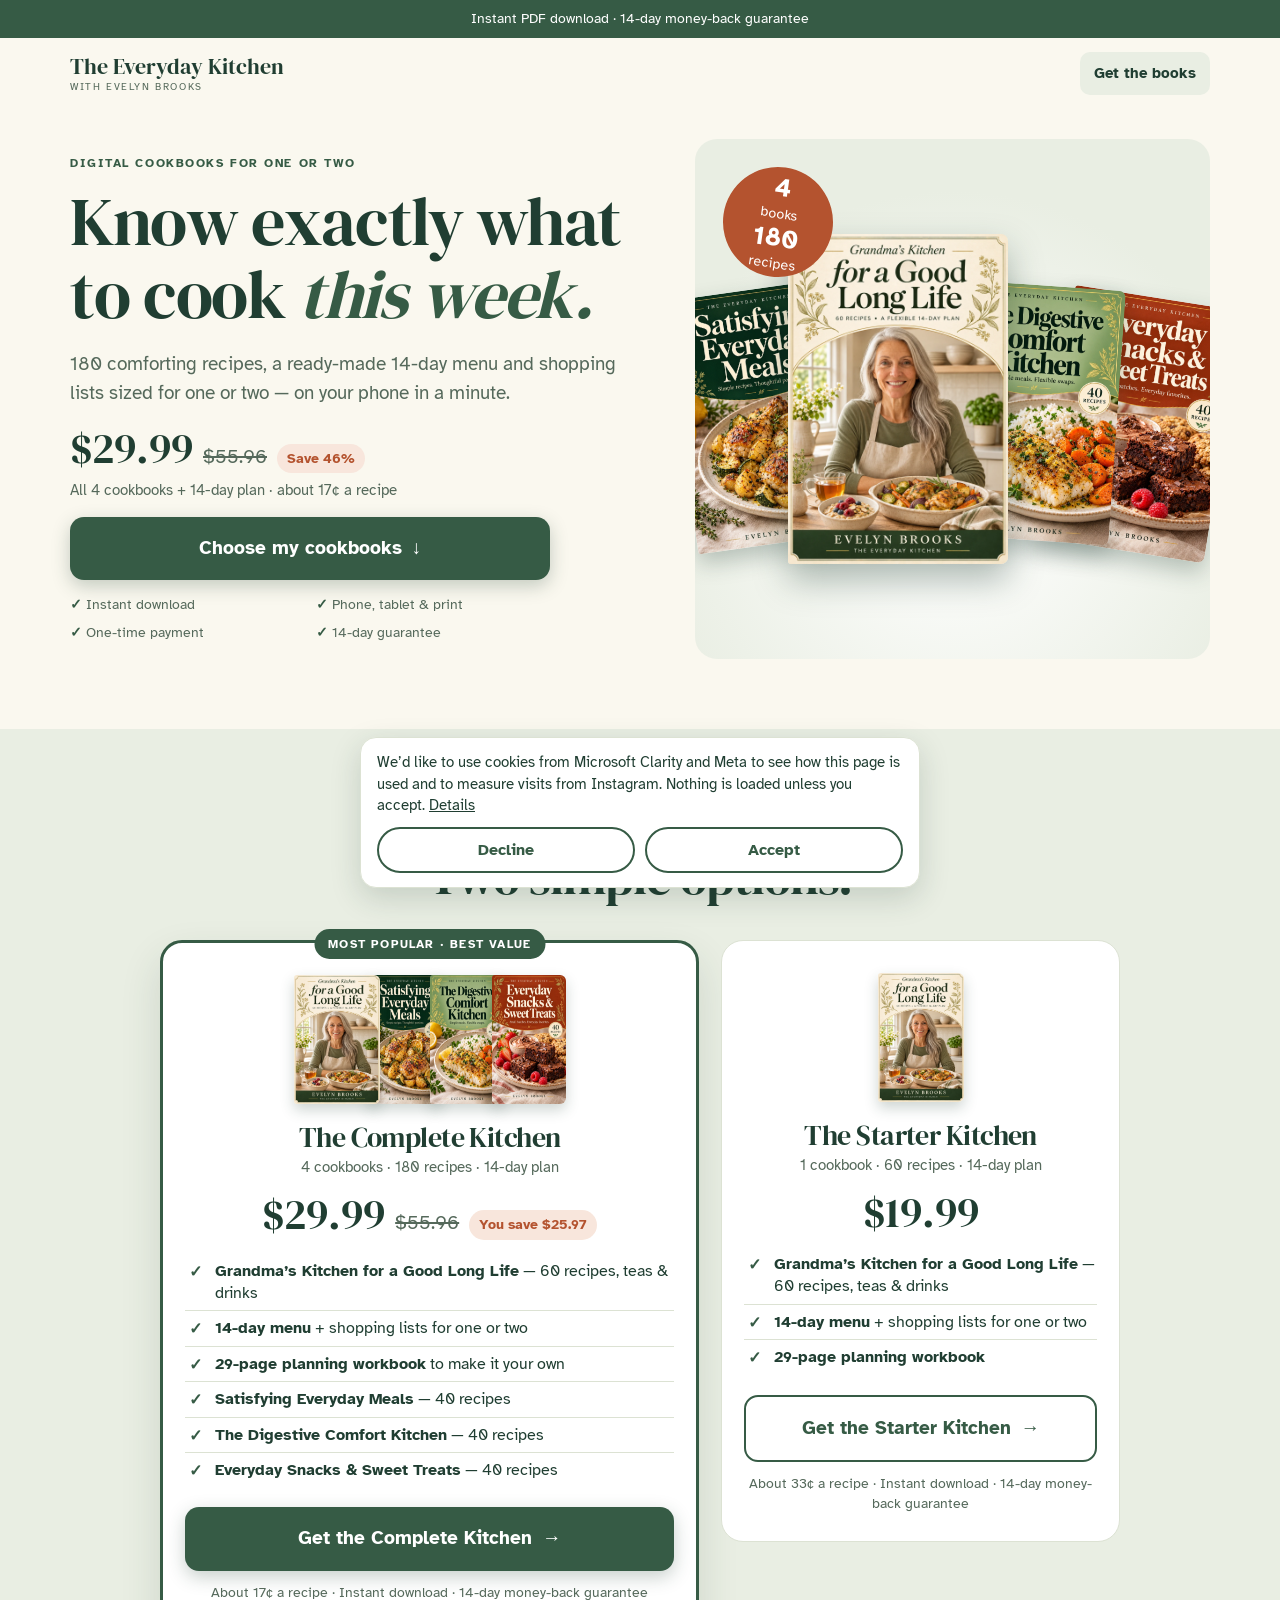
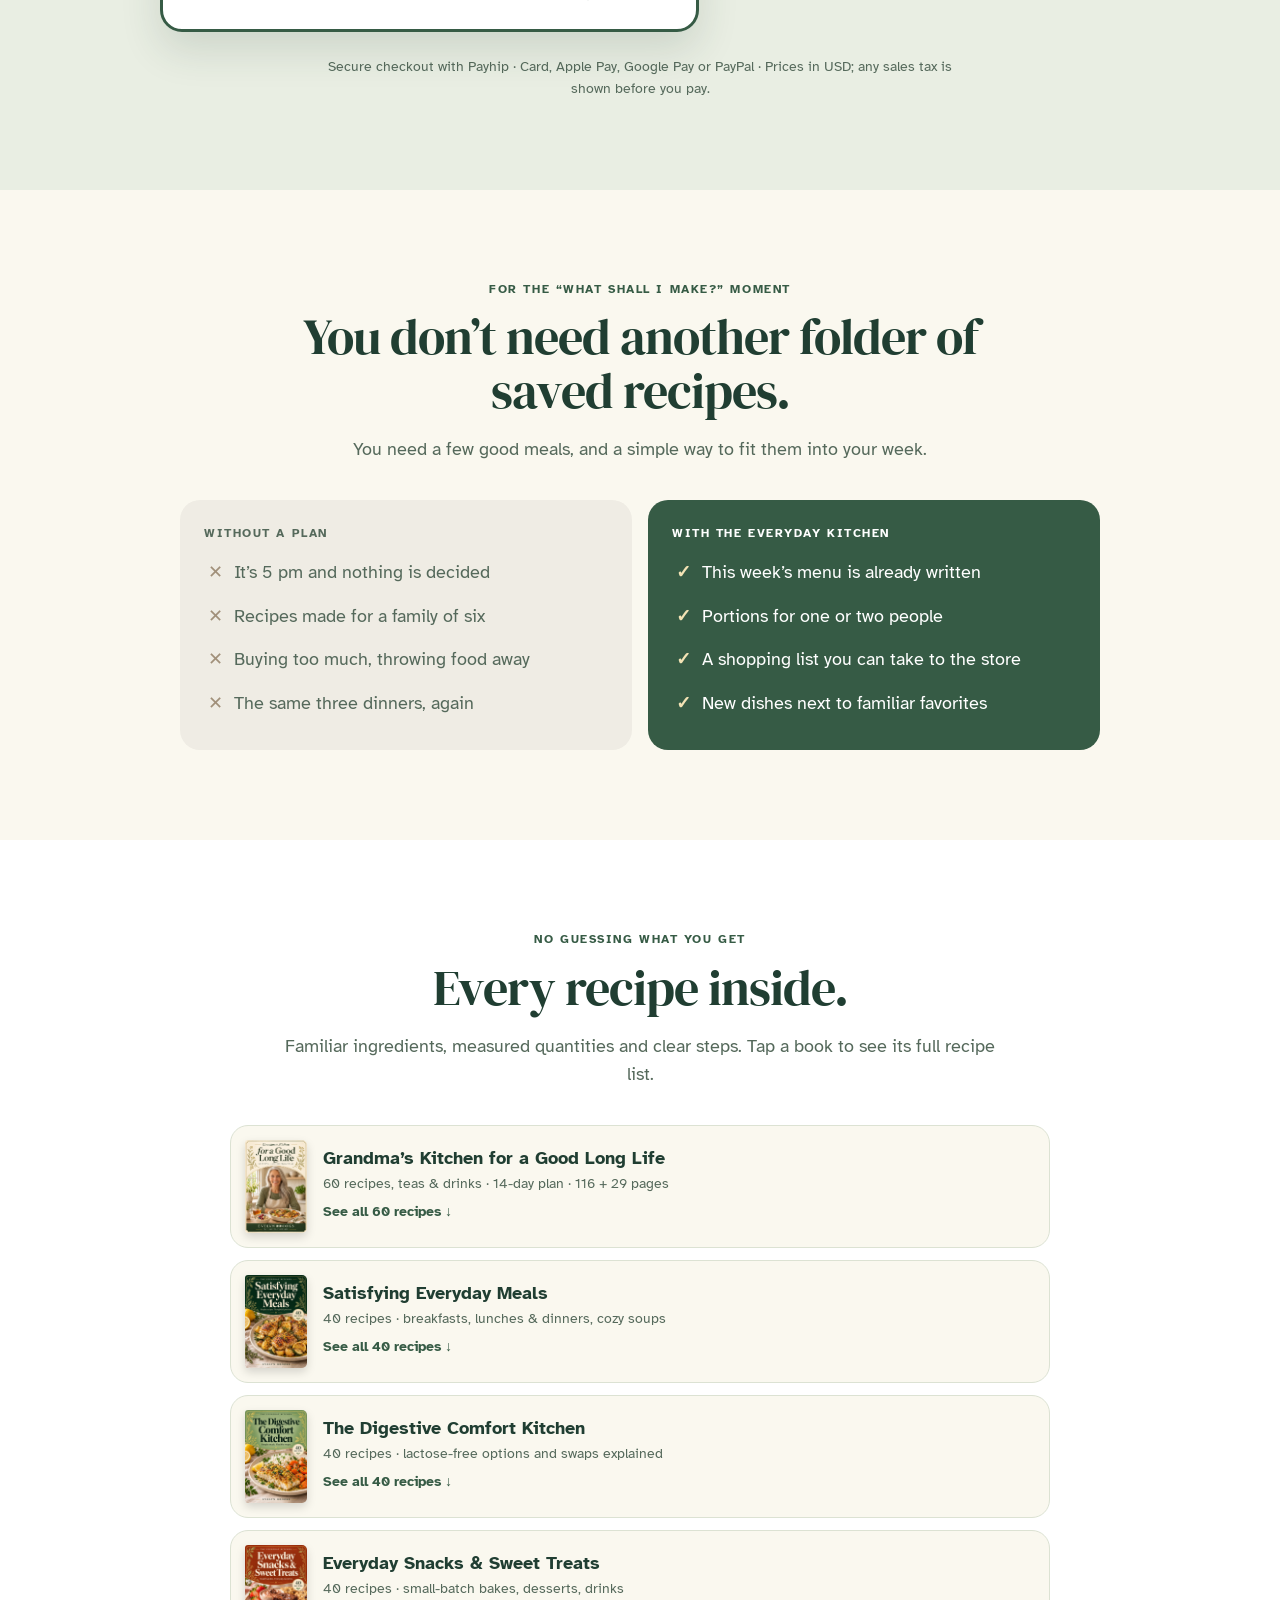
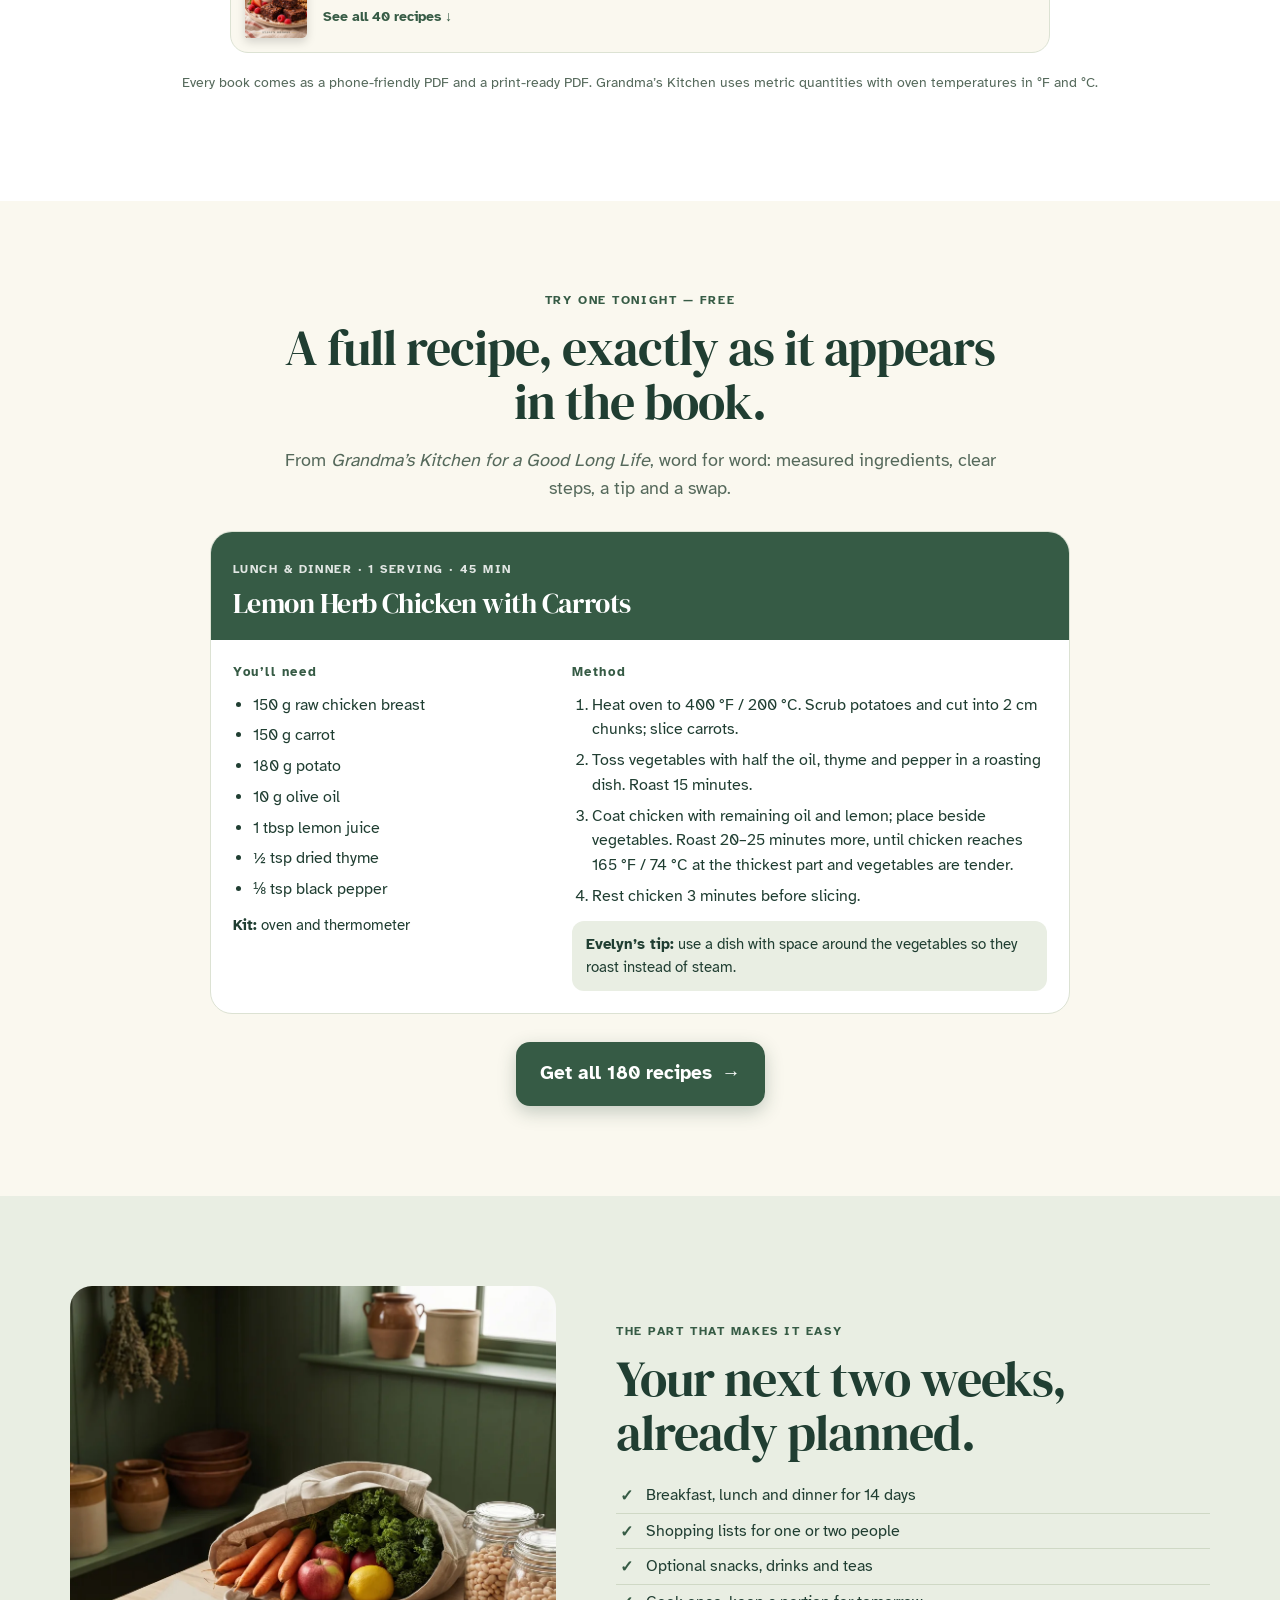
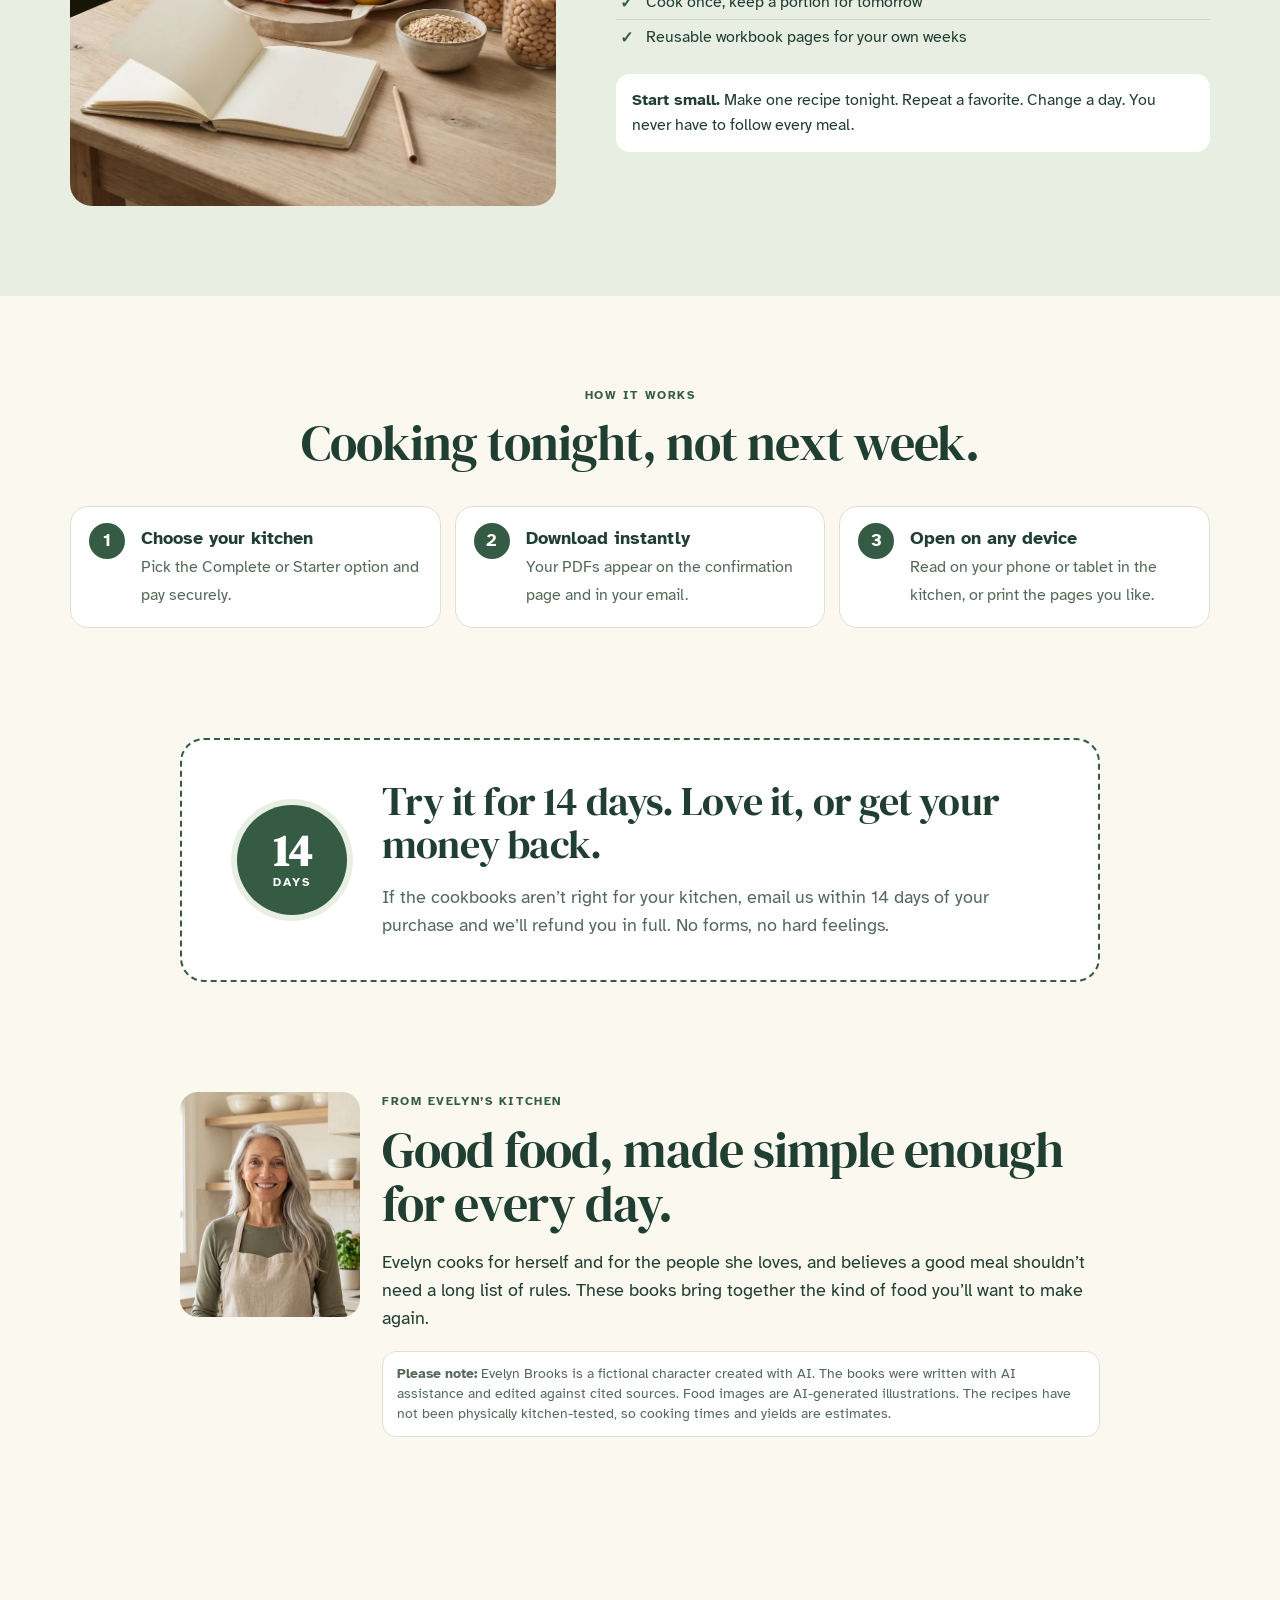
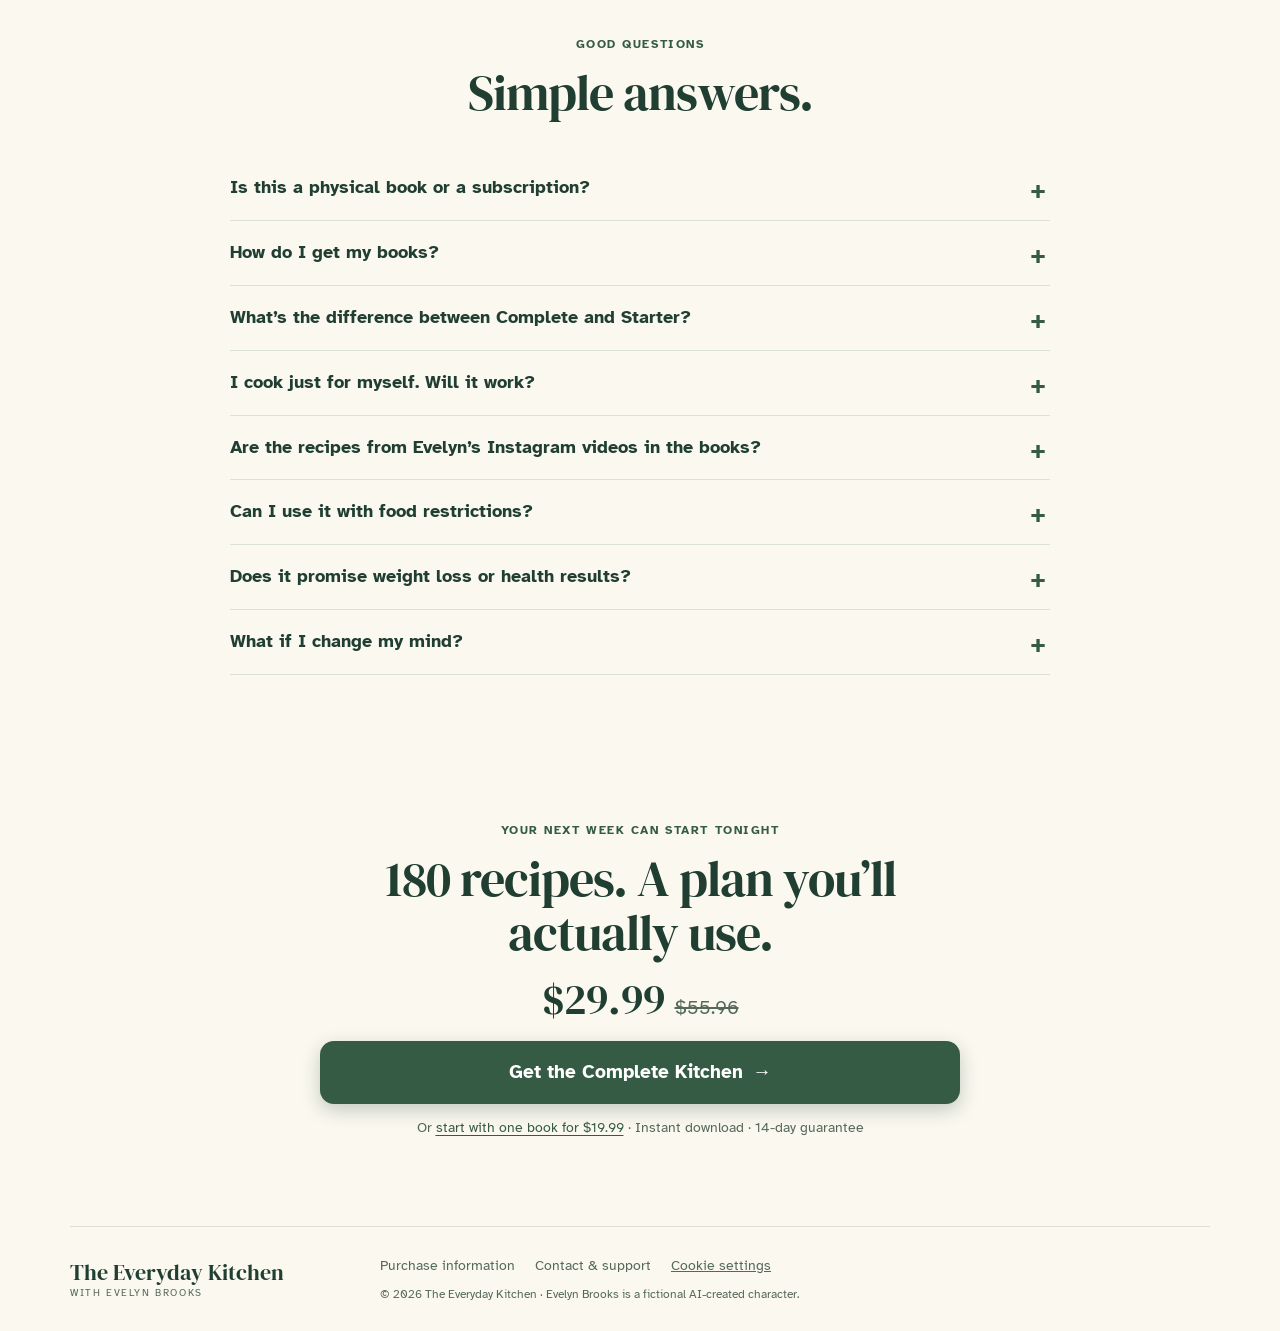
==== index.html @ c52c7725 "Evelyn's Everyday Kitchen landing v3 Co-Authored-By: Claude Opus 5.5 <noreply@anthropic.com>" ====
<!doctype html><html lang="en-US"><head><meta charset="utf-8"><meta name="viewport" content="width=device-width,initial-scale=1">
<title>Evelyn’s Everyday Kitchen | 180 Comforting Recipes + a 14-Day Plan</title>
<meta name="description" content="180 comforting recipes for one or two, a ready-made 14-day menu and shopping lists. Instant PDF download. 14-day money-back guarantee.">
<link rel="canonical" href="https://www.evelynseverydaykitchen.com/">
<meta property="og:title" content="Know exactly what to cook this week">
<meta property="og:description" content="180 comforting recipes, a 14-day menu and shopping lists for one or two. Instant PDF download.">
<meta property="og:image" content="https://www.evelynseverydaykitchen.com/assets/collection-mockup-v3.webp">
<meta property="og:type" content="website"><meta property="og:url" content="https://www.evelynseverydaykitchen.com/">
<meta name="theme-color" content="#365b45"><link rel="icon" href="/favicon.svg">
<link rel="preload" href="/assets/DMSerifDisplay-Regular.ttf" as="font" type="font/ttf" crossorigin>
<link rel="stylesheet" href="/v3.css">
<script id="offer-config" type="application/json">{"recipes": {"main": 60, "books": 120, "total": 180}, "starter": {"price": 19.99, "checkout": "https://payhip.com/buy?link=pPOFj"}, "complete": {"price": 29.99, "anchor": 55.96, "checkout": "https://payhip.com/order?link=UWBHa&pricing_plan=yZGjQ3oqBN"}, "blackfriday": {"start": "2026-11-25T00:00:00+00:00", "end": "2026-11-30T23:59:59+00:00", "price": 24.99, "checkout": "https://payhip.com/order?link=UWBHa&pricing_plan=yZGjQ3oqBN"}, "guarantee_days": 14, "meta_pixel_id": "2153486408628065", "clarity_id": "zht7o1idyz"}</script>
<script defer src="/v3.js"></script>
</head><body>
<a class="skip" href="#main">Skip to content</a>

<div class="topbar" id="topbar">
  <span class="tb-default">Instant PDF download · 14-day money-back guarantee</span>
  <span class="tb-bf" hidden>Black Friday: Complete Kitchen <b data-price="complete">$29.99</b> until <b>Nov 30</b> · <a href="#offer">See the offer →</a></span>
</div>

<header class="nav shell">
  <a class="brand" href="/">The Everyday Kitchen<span>WITH EVELYN BROOKS</span></a>
  <a class="nav-buy" href="#offer" data-track="nav">Get the books</a>
</header>

<main id="main">

<!-- 1. HERO -->
<section class="hero shell">
  <div class="hero-copy">
    <span class="eyebrow">DIGITAL COOKBOOKS FOR ONE OR TWO</span>
    <h1>Know exactly what to cook <em>this week.</em></h1>
    <p class="lead">180 comforting recipes, a ready-made 14-day menu and shopping lists sized for one or two&nbsp;— on your phone in a minute.</p>
  </div>
  <div class="hero-art" aria-hidden="true">
    <div class="fan">
      <img src="/assets/meals-cover.webp" width="1024" height="1536" alt="">
      <img src="/assets/comfort-cover.webp" width="1024" height="1536" alt="">
      <img src="/assets/treats-cover.webp" width="1024" height="1536" alt="">
      <img class="lead-book" src="/assets/main-cover-v2.webp" width="1000" height="1500" alt="" fetchpriority="high">
    </div>
    <span class="badge-count"><b>4</b> books<br><b>180</b> recipes</span>
  </div>
  <div class="hero-buy">
    <div class="price-line">
      <span class="now" data-price="complete">$29.99</span>
      <s class="was">$55.96</s>
      <span class="tag" data-save-pct>Save 46%</span>
    </div>
    <p class="price-sub">All 4 cookbooks + 14-day plan · <span data-per-recipe>about 17¢ a recipe</span></p>
    <a class="button" href="#offer" data-track="hero">Choose my cookbooks <span aria-hidden="true">↓</span></a>
    <ul class="trust">
      <li>Instant download</li><li>Phone, tablet &amp; print</li><li>One-time payment</li><li>14-day guarantee</li>
    </ul>
  </div>
</section>

<!-- 2. OFFER -->
<section class="offer section" id="offer">
  <div class="shell">
    <div class="center-heading">
      <span class="eyebrow">CHOOSE YOUR KITCHEN</span>
      <h2>Two simple options.</h2>
      <p class="bf-note" hidden>Black Friday price ends <b>Sunday, Nov 30 at 7 pm ET</b>. After that, the Complete Kitchen returns to $29.99.</p>
    </div>
    <div class="tiers">
      <article class="tier featured">
        <span class="ribbon">MOST POPULAR · BEST VALUE</span>
        <div class="tier-books" aria-hidden="true">
          <img src="/assets/main-cover-v2.webp" width="1000" height="1500" alt="" loading="lazy">
          <img src="/assets/meals-cover.webp" width="1024" height="1536" alt="" loading="lazy">
          <img src="/assets/comfort-cover.webp" width="1024" height="1536" alt="" loading="lazy">
          <img src="/assets/treats-cover.webp" width="1024" height="1536" alt="" loading="lazy">
        </div>
        <h3>The Complete Kitchen</h3>
        <p class="tier-sub">4 cookbooks · 180 recipes · 14-day plan</p>
        <div class="price-line">
          <span class="now" data-price="complete">$29.99</span>
          <s class="was">$55.96</s>
          <span class="tag" data-save-amount>You save $25.97</span>
        </div>
        <ul class="checks">
          <li><b>Grandma’s Kitchen for a Good Long Life</b> — 60 recipes, teas &amp; drinks</li>
          <li><b>14-day menu</b> + shopping lists for one or two</li>
          <li><b>29-page planning workbook</b> to make it your own</li>
          <li><b>Satisfying Everyday Meals</b> — 40 recipes</li>
          <li><b>The Digestive Comfort Kitchen</b> — 40 recipes</li>
          <li><b>Everyday Snacks &amp; Sweet Treats</b> — 40 recipes</li>
        </ul>
        <a class="button" href="https://payhip.com/order?link=UWBHa&pricing_plan=yZGjQ3oqBN" data-buy="complete" data-track="buy_complete">Get the Complete Kitchen <span aria-hidden="true">→</span></a>
        <p class="fine"><span data-per-recipe>About 17¢ a recipe</span> · Instant download · 14-day money-back guarantee</p>
      </article>

      <article class="tier">
        <div class="tier-books one" aria-hidden="true">
          <img src="/assets/main-cover-v2.webp" width="1000" height="1500" alt="" loading="lazy">
        </div>
        <h3>The Starter Kitchen</h3>
        <p class="tier-sub">1 cookbook · 60 recipes · 14-day plan</p>
        <div class="price-line"><span class="now">$19.99</span></div>
        <ul class="checks">
          <li><b>Grandma’s Kitchen for a Good Long Life</b> — 60 recipes, teas &amp; drinks</li>
          <li><b>14-day menu</b> + shopping lists for one or two</li>
          <li><b>29-page planning workbook</b></li>
        </ul>
        <a class="button ghost" href="https://payhip.com/buy?link=pPOFj" data-buy="starter" data-track="buy_starter">Get the Starter Kitchen <span aria-hidden="true">→</span></a>
        <p class="fine">About 33¢ a recipe · Instant download · 14-day money-back guarantee</p>
      </article>
    </div>
    <p class="pay-note">Secure checkout with Payhip · Card, Apple Pay, Google Pay or PayPal · Prices in USD; any sales tax is shown before you pay.</p>
  </div>
</section>

<!-- 3. BEFORE / AFTER -->
<section class="section shell shift">
  <div class="center-heading">
    <span class="eyebrow">FOR THE “WHAT SHALL I MAKE?” MOMENT</span>
    <h2>You don’t need another folder of saved recipes.</h2>
    <p>You need a few good meals, and a simple way to fit them into your week.</p>
  </div>
  <div class="ba">
    <div class="ba-col before">
      <span class="ba-label">WITHOUT A PLAN</span>
      <ul>
        <li>It’s 5 pm and nothing is decided</li>
        <li>Recipes made for a family of six</li>
        <li>Buying too much, throwing food away</li>
        <li>The same three dinners, again</li>
      </ul>
    </div>
    <div class="ba-col after">
      <span class="ba-label">WITH THE EVERYDAY KITCHEN</span>
      <ul>
        <li>This week’s menu is already written</li>
        <li>Portions for one or two people</li>
        <li>A shopping list you can take to the store</li>
        <li>New dishes next to familiar favorites</li>
      </ul>
    </div>
  </div>
</section>

<!-- 4. INSIDE: EVERY RECIPE -->
<section class="section inside" id="inside">
  <div class="shell">
    <div class="center-heading">
      <span class="eyebrow">NO GUESSING WHAT YOU GET</span>
      <h2>Every recipe inside.</h2>
      <p>Familiar ingredients, measured quantities and clear steps. Tap a book to see its full recipe list.</p>
    </div>
    <div class="books">
      <details class="book">
        <summary><img src="/assets/main-cover-v2.webp" width="1000" height="1500" alt="Grandma’s Kitchen for a Good Long Life cover" loading="lazy"><span><b>Grandma’s Kitchen for a Good Long Life</b><small>60 recipes, teas &amp; drinks · 14-day plan · 116 + 29 pages</small><i>See all 60 recipes</i></span></summary>
        <div class="recipe-list"><h4>BREAKFASTS · 12</h4><ul><li>Warm Apple and Cinnamon Oats</li><li>Blueberry Lemon Overnight Oats</li><li>Savory Mushroom Oats with Egg</li><li>Pear and Almond Yogurt Bowl</li><li>Tomato and White Bean Breakfast Toast</li><li>Peach and Ricotta Toast</li><li>Small-Batch Banana Oat Pancakes</li><li>Spinach and Feta Breakfast Skillet</li><li>Orange and Chia Breakfast Pot</li><li>Sweet Potato and Black Bean Breakfast Bowl</li><li>Cottage Cheese Toast with Berries</li><li>Pumpkin Spice Breakfast Oats</li></ul><h4>LUNCH &amp; DINNER · 18</h4><ul><li>White Bean and Kale Skillet</li><li>Lemon Herb Chicken with Carrots</li><li>Salmon with Mustard Yogurt and Peas</li><li>Turkey and Zucchini Meatballs</li><li>Chickpea Tomato Stew</li><li>Creamy Cauliflower and White Bean Soup</li><li>Tuna and White Bean Lunch Bowl</li><li>Roasted Vegetable and Hummus Pita</li><li>Mushroom and Lentil Cottage Pie</li><li>Ginger Tofu and Broccoli</li><li>Spinach and Pea Whole-Wheat Pasta</li><li>Smoky Black Bean Sweet Potatoes</li><li>Chicken and Barley Soup</li><li>Cod with Tomato and Olives</li><li>Egg and Vegetable Fried Brown Rice</li><li>Warm Lentil and Roasted Carrot Salad</li><li>One-Pan Chicken with Apples and Cabbage</li><li>Butternut Squash and Chickpea Tray Bake</li></ul><h4>SNACKS &amp; TREATS · 12</h4><ul><li>Apple Oat Mini Muffins</li><li>Orange Yogurt Snack Cake</li><li>Cocoa Banana Loaf</li><li>Blueberry Almond Oat Squares</li><li>Strawberry Ricotta Cups</li><li>Warm Pear and Walnut Crumble</li><li>Pumpkin Yogurt Pots</li><li>Date and Oat Bites</li><li>Crunchy Paprika Chickpeas</li><li>Lemon White Bean Dip with Crunchy Vegetables</li><li>Small-Batch Peanut Butter Oat Bars</li><li>Frozen Berry Yogurt Bark</li></ul><h4>EVERYDAY DRINKS · 10</h4><ul><li>Strawberry Vanilla Yogurt Smoothie</li><li>Peach and Oat Smoothie</li><li>Blueberry Almond Yogurt Smoothie</li><li>Cocoa Banana Milk</li><li>Warm Vanilla Cinnamon Milk</li><li>Cucumber Lemon Sparkling Water</li><li>Orange Berry Sparkling Water</li><li>Peach Lemon Iced Black Tea</li><li>Decaf Iced Latte</li><li>Mango Lime Yogurt Lassi</li></ul><h4>TEAS &amp; INFUSIONS · 8</h4><ul><li>Apple and Cinnamon Infusion</li><li>Fresh Mint and Lemon Infusion</li><li>Ginger and Orange Infusion</li><li>Rooibos with Vanilla</li><li>Decaf Earl Grey with Warm Milk</li><li>Lemon Black Tea</li><li>Jasmine Green Tea with Orange</li><li>Rooibos with Pear</li></ul></div>
      </details>
      <details class="book">
        <summary><img src="/assets/meals-cover.webp" width="1024" height="1536" alt="Satisfying Everyday Meals cover" loading="lazy"><span><b>Satisfying Everyday Meals</b><small>40 recipes · breakfasts, lunches &amp; dinners, cozy soups</small><i>See all 40 recipes</i></span></summary>
        <div class="recipe-list"><h4>BREAKFASTS · 8</h4><ul><li>Spinach Eggs on Whole-Grain Toast</li><li>Savory Mushroom Oatmeal with Parmesan</li><li>Cottage Cheese Pancakes with Warm Raspberries</li><li>Egg and Pepper Breakfast Tacos</li><li>Overnight Pear Oats with Walnuts</li><li>Tomato Ricotta Breakfast Flatbread</li><li>Apple-Spiced Breakfast Bulgur</li><li>Black Bean and Egg Breakfast Skillet</li></ul><h4>LUNCH &amp; DINNER · 24</h4><ul><li>Lemon Chicken with Potatoes and Zucchini</li><li>Salmon with Barley and Green Beans</li><li>Turkey-Stuffed Bell Peppers</li><li>Chickpea and Roasted Cauliflower Couscous</li><li>Beef and Broccoli Buckwheat Noodles</li><li>Lentil and Mushroom Bolognese</li><li>Shrimp and Corn Brown Rice Skillet</li><li>Tofu Peanut Slaw Wraps</li><li>Pork Tenderloin with Apples and Red Cabbage</li><li>White Bean and Tuna Stuffed Sweet Potato</li><li>Chicken Fajita Quinoa Bowls</li><li>Eggplant and Lentil Cottage Pie</li><li>Cod with Tomato Olive Sauce and Polenta</li><li>Turkey Meatballs with Whole-Wheat Spaghetti</li><li>Warm Lentil Salad with Roasted Beets and Feta</li><li>Chicken and Avocado Yogurt Salad Pitas</li><li>Edamame Vegetable Fried Rice</li><li>Sardine Tomato Pasta with Breadcrumbs</li><li>Sweet Potato Black Bean Enchilada Bake</li><li>Ginger Chicken Lettuce Cups with Rice</li><li>Baked Trout with Mustard Farro</li><li>Spinach Chickpea Shakshuka</li><li>Sesame Tofu Soba Bowl</li><li>Lean Beef and White Bean Stuffed Squash</li></ul><h4>SOUPS &amp; BOWLS · 8</h4><ul><li>Chicken Barley Vegetable Soup</li><li>Red Lentil Tomato Soup with Yogurt</li><li>Turkey and White Bean Chili</li><li>Minestrone with Kale and Small Pasta</li><li>Beef Mushroom and Root Vegetable Stew</li><li>Split Pea Soup with Smoked Paprika</li><li>Fish Potato and Corn Chowder</li><li>Peanut Sweet Potato and Chickpea Stew</li></ul></div>
      </details>
      <details class="book">
        <summary><img src="/assets/comfort-cover.webp" width="1024" height="1536" alt="The Digestive Comfort Kitchen cover" loading="lazy"><span><b>The Digestive Comfort Kitchen</b><small>40 recipes · lactose-free options and swaps explained</small><i>See all 40 recipes</i></span></summary>
        <div class="recipe-list"><h4>BREAKFASTS · 10</h4><ul><li>Lactose-Free Blueberry Yogurt Oats</li><li>Soft Banana Rice Breakfast Porridge</li><li>Creamy Polenta with Egg and Chives</li><li>Strawberry Baked Breakfast Rice</li><li>Zucchini Egg Breakfast Muffins</li><li>Warm Quinoa with Almond Butter and Blueberries</li><li>Steamed Egg Custard with Spinach</li><li>Oat Crepes with Warm Strawberries</li><li>Sweet Potato Breakfast Mash with Yogurt</li><li>Ginger Scallion-Green Rice Pancakes</li></ul><h4>LUNCH &amp; DINNER · 20</h4><ul><li>Baked Fish with Rice and Carrots</li><li>Poached Chicken with Potato and Dill</li><li>Turkey Rice Patties with Wilted Spinach</li><li>Ginger Tofu with Rice Noodles and Bok Choy</li><li>Lemon Dill Salmon with Carrot Mash</li><li>Chicken Zucchini Rice Bake</li><li>Tender Beef Strips with Green Beans and Rice</li><li>Shrimp Polenta with Roasted Carrots</li><li>Potato Spinach Frittata with Lactose-Free Cheese</li><li>Chicken Carrot Rice Noodle Soup</li><li>Roasted Pork with Pumpkin Puree</li><li>Tuna Potato Cakes with Cucumber Yogurt</li><li>Chicken Ginger Congee</li><li>Zucchini Ribbons with Turkey and Rice</li><li>Baked Sole Parcels with Potatoes and Spinach</li><li>Soft Tofu Egg Rice Bowl</li><li>Creamy Carrot Risotto with Chicken</li><li>Turkey-Stuffed Zucchini Boats</li><li>Cornmeal-Crusted Haddock with Mashed Potatoes</li><li>Chicken and Egg Ribbon Soup</li></ul><h4>SNACKS · 10</h4><ul><li>Warm Cinnamon Applesauce</li><li>Lactose-Free Cottage Cheese Cucumber Dip</li><li>Carrot Potato Savory Scones</li><li>Soft Pumpkin Oat Squares</li><li>Rice Cakes with Egg Salad and Chives</li><li>Baked Zucchini Polenta Fingers</li><li>Banana Lactose-Free Milk Mini Custards</li><li>Lactose-Free Ricotta Lemon Cups</li><li>Warm Carrot Hummus with Rice Crackers</li><li>Chicken Carrot Lettuce Rolls</li></ul></div>
      </details>
      <details class="book">
        <summary><img src="/assets/treats-cover.webp" width="1024" height="1536" alt="Everyday Snacks &amp; Sweet Treats cover" loading="lazy"><span><b>Everyday Snacks &amp; Sweet Treats</b><small>40 recipes · small-batch bakes, desserts, drinks</small><i>See all 40 recipes</i></span></summary>
        <div class="recipe-list"><h4>SNACKS · 15</h4><ul><li>Peanut Butter Banana Oat Cookies</li><li>Roasted Chickpea Crunch</li><li>Apple Cheddar Snack Plate</li><li>Cucumber Hummus Boats</li><li>Crisp Rosemary Seed Crackers</li><li>Mini Turkey and Pepper Pinwheels</li><li>Hard-Cooked Eggs with Avocado Mash</li><li>Edamame Corn Lime Cups</li><li>Baked Sweet Potato Rounds with Black Bean Salsa</li><li>Smoky Paprika Popcorn</li><li>Lemon Dill White Bean Dip</li><li>Savory Parmesan Oat Biscuits</li><li>Crispy Tofu Bites with Peanut Dip</li><li>Spiced Walnut Pumpkin Seed Mix</li><li>Mushroom Cottage Cheese Toast Cups</li></ul><h4>DESSERTS · 20</h4><ul><li>Cocoa Yogurt Dessert Pot</li><li>Baked Apple with Walnut Oat Filling</li><li>Strawberry Yogurt Freezer Bark</li><li>Small-Batch Black Bean Brownies</li><li>Orange Almond Mini Cakes</li><li>Peach Ricotta Skillet Crumble</li><li>Chocolate Banana Nice Cream</li><li>Lemon Blueberry Yogurt Loaf</li><li>Vanilla Rice Pudding with Cherries</li><li>Pumpkin Cheesecake Ramekins</li><li>Cinnamon Pear Puff Pastry Parcels</li><li>Strawberry Oat Shortcakes</li><li>Coffee Cocoa Chia Pudding</li><li>Mini Carrot Walnut Muffins</li><li>Baked Plums with Vanilla Yogurt</li><li>Chocolate Dipped Frozen Banana Bites</li><li>Raspberry Lemon Semolina Cups</li><li>Peanut Butter Oat Freezer Bars</li><li>Warm Cherry Cocoa Mug Cake</li><li>Pineapple Lime Yogurt Pops</li></ul><h4>DRINKS · 5</h4><ul><li>Strawberry Vanilla Milk Cooler</li><li>Cucumber Mint Lemon Water</li><li>Warm Cinnamon Cocoa</li><li>Peach Yogurt Lassi</li><li>Iced Ginger Orange Tea</li></ul></div>
      </details>
    </div>
    <p class="fine center">Every book comes as a phone-friendly PDF and a print-ready PDF. Grandma’s Kitchen uses metric quantities with oven temperatures in °F and °C.</p>
  </div>
</section>

<!-- 5. FREE RECIPE -->
<section class="section shell free-recipe" id="try">
  <div class="fr-intro">
    <span class="eyebrow">TRY ONE TONIGHT — FREE</span>
    <h2>A full recipe, exactly as it appears in the book.</h2>
    <p>From <i>Grandma’s Kitchen for a Good Long Life</i>, word for word: measured ingredients, clear steps, a tip and a swap.</p>
  </div>
  <article class="recipe-card">
    <header><span class="rc-tag">LUNCH &amp; DINNER · 1 SERVING · 45 MIN</span><h3>Lemon Herb Chicken with Carrots</h3></header>
    <div class="rc-body">
      <div>
        <h4>You’ll need</h4>
        <ul>
          <li>150 g raw chicken breast</li><li>150 g carrot</li><li>180 g potato</li><li>10 g olive oil</li><li>1 tbsp lemon juice</li><li>½ tsp dried thyme</li><li>⅛ tsp black pepper</li>
        </ul>
        <p class="rc-kit"><b>Kit:</b> oven and thermometer</p>
      </div>
      <div>
        <h4>Method</h4>
        <ol>
          <li>Heat oven to 400 °F / 200 °C. Scrub potatoes and cut into 2 cm chunks; slice carrots.</li>
          <li>Toss vegetables with half the oil, thyme and pepper in a roasting dish. Roast 15 minutes.</li>
          <li>Coat chicken with remaining oil and lemon; place beside vegetables. Roast 20–25 minutes more, until chicken reaches 165 °F / 74 °C at the thickest part and vegetables are tender.</li>
          <li>Rest chicken 3 minutes before slicing.</li>
        </ol>
        <p class="rc-tip"><b>Evelyn’s tip:</b> use a dish with space around the vegetables so they roast instead of steam.</p>
      </div>
    </div>
  </article>
  <div class="center"><a class="button compact" href="#offer" data-track="after_recipe">Get all 180 recipes <span aria-hidden="true">→</span></a></div>
</section>

<!-- 6. THE PLAN -->
<section class="section plan">
  <div class="shell plan-grid">
    <img src="/assets/main-plan.webp" width="1000" height="1333" alt="Illustration of meal planning beside fresh ingredients" loading="lazy">
    <div>
      <span class="eyebrow">THE PART THAT MAKES IT EASY</span>
      <h2>Your next two weeks, already planned.</h2>
      <ul class="checks">
        <li>Breakfast, lunch and dinner for 14 days</li>
        <li>Shopping lists for one or two people</li>
        <li>Optional snacks, drinks and teas</li>
        <li>Cook once, keep a portion for tomorrow</li>
        <li>Reusable workbook pages for your own weeks</li>
      </ul>
      <p class="soft-note"><b>Start small.</b> Make one recipe tonight. Repeat a favorite. Change a day. You never have to follow every meal.</p>
    </div>
  </div>
</section>

<!-- 7. HOW IT WORKS -->
<section class="section shell steps">
  <div class="center-heading"><span class="eyebrow">HOW IT WORKS</span><h2>Cooking tonight, not next week.</h2></div>
  <ol class="step-list">
    <li><b>Choose your kitchen</b><span>Pick the Complete or Starter option and pay securely.</span></li>
    <li><b>Download instantly</b><span>Your PDFs appear on the confirmation page and in your email.</span></li>
    <li><b>Open on any device</b><span>Read on your phone or tablet in the kitchen, or print the pages you like.</span></li>
  </ol>
</section>

<!-- 8. GUARANTEE -->
<section class="section shell guarantee">
  <div class="seal" aria-hidden="true"><b>14</b><span>DAYS</span></div>
  <div>
    <h2>Try it for 14 days. Love it, or get your money back.</h2>
    <p>If the cookbooks aren’t right for your kitchen, email us within 14 days of your purchase and we’ll refund you in full. No forms, no hard feelings.</p>
  </div>
</section>

<!-- 9. EVELYN -->
<section class="section shell about">
  <img src="/assets/evelyn.webp" width="180" height="225" alt="Evelyn Brooks, a fictional AI-created character" loading="lazy">
  <div>
    <span class="eyebrow">FROM EVELYN’S KITCHEN</span>
    <h2>Good food, made simple enough for every day.</h2>
    <p>Evelyn cooks for herself and for the people she loves, and believes a good meal shouldn’t need a long list of rules. These books bring together the kind of food you’ll want to make again.</p>
    <p class="fine disclosure"><b>Please note:</b> Evelyn Brooks is a fictional character created with AI. The books were written with AI assistance and edited against cited sources. Food images are AI-generated illustrations. The recipes have not been physically kitchen-tested, so cooking times and yields are estimates.</p>
  </div>
</section>

<!-- 10. FAQ -->
<section class="section shell faq" id="faq">
  <div class="center-heading"><span class="eyebrow">GOOD QUESTIONS</span><h2>Simple answers.</h2></div>
  <div class="faq-list">
    <details><summary>Is this a physical book or a subscription?</summary><p>Neither. These are digital PDF cookbooks you pay for once and keep. Nothing is shipped and nothing renews.</p></details>
    <details><summary>How do I get my books?</summary><p>Right after payment, Payhip shows your download links and emails them to you. Save the PDFs to your phone, tablet or computer.</p></details>
    <details><summary>What’s the difference between Complete and Starter?</summary><p>Starter is Grandma’s Kitchen for a Good Long Life: 60 recipes, the 14-day menu, shopping lists and the planning workbook. Complete adds the three Everyday Kitchen cookbooks, for 180 recipes in total.</p></details>
    <details><summary>I cook just for myself. Will it work?</summary><p>Yes. Recipes list servings clearly and the shopping lists are written for one or two people.</p></details>
    <details><summary>Are the recipes from Evelyn’s Instagram videos in the books?</summary><p>Not all of them. The books are their own fixed collections. Open “Every recipe inside” above to see the full list before you buy.</p></details>
    <details><summary>Can I use it with food restrictions?</summary><p>Many recipes include swaps, and The Digestive Comfort Kitchen explains lactose-free options. Always check ingredients and labels against your own needs. Lactose-free dairy still contains milk proteins. The books are not a medical or personalized diet.</p></details>
    <details><summary>Does it promise weight loss or health results?</summary><p>No. The aim is enjoyable, practical everyday cooking and easier planning. No specific health result is promised.</p></details>
    <details><summary>What if I change my mind?</summary><p>Email <a href="mailto:evelyn.brooks.contact@gmail.com">evelyn.brooks.contact@gmail.com</a> within 14 days of purchase with your order details and you’ll get a full refund.</p></details>
  </div>
</section>

<!-- 11. FINAL CTA -->
<section class="final shell">
  <span class="eyebrow">YOUR NEXT WEEK CAN START TONIGHT</span>
  <h2>180 recipes. A plan you’ll actually use.</h2>
  <div class="price-line center-line">
    <span class="now" data-price="complete">$29.99</span>
    <s class="was">$55.96</s>
  </div>
  <a class="button" href="https://payhip.com/order?link=UWBHa&pricing_plan=yZGjQ3oqBN" data-buy="complete" data-track="buy_complete_final">Get the Complete Kitchen <span aria-hidden="true">→</span></a>
  <p class="fine">Or <a class="text-link" href="https://payhip.com/buy?link=pPOFj" data-buy="starter" data-track="buy_starter_final">start with one book for $19.99</a> · Instant download · 14-day guarantee</p>
</section>
</main>

<footer class="footer shell">
  <a class="brand" href="/">The Everyday Kitchen<span>WITH EVELYN BROOKS</span></a>
  <div><a href="/information/">Purchase information</a><a href="mailto:evelyn.brooks.contact@gmail.com">Contact &amp; support</a><button type="button" class="linklike" data-cookie-settings>Cookie settings</button><small>© 2026 The Everyday Kitchen · Evelyn Brooks is a fictional AI-created character.</small></div>
</footer>

<div class="sticky" id="sticky" aria-hidden="true">
  <span><small>Complete Kitchen · 180 recipes</small><b data-price="complete">$29.99</b> <s>$55.96</s></span>
  <a class="button" href="https://payhip.com/order?link=UWBHa&pricing_plan=yZGjQ3oqBN" data-buy="complete" data-track="buy_sticky" tabindex="-1">Get it now</a>
</div>
<div class="cookie" id="cookie" role="region" aria-label="Cookie choice" hidden>
  <p>We’d like to use cookies from Microsoft Clarity and Meta to see how this page is used and to measure visits from Instagram. Nothing is loaded unless you accept. <a href="/information/#privacy">Details</a></p>
  <div class="cookie-actions"><button type="button" class="cookie-btn" data-consent="denied">Decline</button><button type="button" class="cookie-btn" data-consent="granted">Accept</button></div>
</div>
</body></html>
---- v3.css ----
@font-face{font-family:KitchenDisplay;src:url('/assets/DMSerifDisplay-Regular.ttf');font-display:swap}
@font-face{font-family:KitchenSans;src:url('/assets/AtkinsonHyperlegible-Regular.ttf');font-display:swap}
@font-face{font-family:KitchenSans;src:url('/assets/AtkinsonHyperlegible-Bold.ttf');font-weight:700;font-display:swap}
:root{--ink:#203e32;--muted:#55695b;--green:#365b45;--green-dk:#254534;--sage:#e9eee3;--paper:#faf8ef;--card:#fff;--line:#dce2d3;--warm:#b4532f;--warm-bg:#f8e6dc;--gold:#f3e3b5}
*{box-sizing:border-box}
html{scroll-behavior:smooth;scroll-padding-top:16px}
body{margin:0;background:var(--paper);color:var(--ink);font:18px/1.55 KitchenSans,Arial,sans-serif;padding-bottom:84px}
img{display:block;max-width:100%;height:auto}
a{color:inherit;text-decoration:none}
a:focus-visible,summary:focus-visible{outline:3px solid var(--green);outline-offset:4px}
p{margin:0 0 18px}
h1,h2,h3{font-family:KitchenDisplay,Georgia,serif;font-weight:400;line-height:1.08;letter-spacing:-.02em;margin:0 0 18px}
h1{font-size:clamp(40px,6vw,68px)}
h2{font-size:clamp(32px,4.2vw,50px)}
h3{font-size:28px}
em{font-style:italic;color:var(--green)}
.shell{width:min(1140px,calc(100% - 32px));margin-inline:auto}
.section{padding-block:64px}
.eyebrow{display:block;color:var(--green);font-size:12px;font-weight:700;letter-spacing:.13em;margin-bottom:12px}
.fine{font-size:14px;color:var(--muted);line-height:1.45}
.center{text-align:center}
.center-heading{text-align:center;max-width:720px;margin:0 auto 36px}
.center-heading p{color:var(--muted)}
.skip{position:absolute;left:-999px}.skip:focus{left:12px;top:12px;background:#fff;padding:8px 12px;z-index:99}

/* buttons */
.button{display:flex;justify-content:center;align-items:center;gap:10px;background:var(--green);color:#fff;font-weight:700;font-size:19px;padding:17px 24px;border-radius:14px;box-shadow:0 6px 18px rgba(37,69,52,.25);transition:background .2s,transform .15s}
.button:hover{background:var(--green-dk)}.button:active{transform:scale(.98)}
.button.ghost{background:#fff;color:var(--green);border:2px solid var(--green);box-shadow:none}
.button.compact{display:inline-flex}
.text-link{text-decoration:underline;text-underline-offset:3px;color:var(--green)}

/* top bar + nav */
.topbar{background:var(--green);color:#fff;text-align:center;font-size:14px;padding:8px 12px}
.topbar a{text-decoration:underline}
.topbar.is-bf{background:var(--warm)}
.nav{display:flex;justify-content:space-between;align-items:center;padding-block:14px}
.brand{font-family:KitchenDisplay,Georgia,serif;font-size:22px;line-height:1}
.brand span{display:block;font-family:KitchenSans,Arial,sans-serif;font-size:10px;letter-spacing:.16em;margin-top:5px;color:var(--muted)}
.nav-buy{white-space:nowrap;font-size:15px;font-weight:700;background:var(--sage);padding:10px 14px;border-radius:10px}

/* hero */
.hero{display:grid;gap:18px;padding-block:8px 40px}
.lead{font-size:19px;color:var(--muted);margin:0}
.hero-art{position:relative;background:radial-gradient(circle at 50% 70%,#fff 0,var(--sage) 70%);border-radius:22px;height:250px;overflow:hidden}
.fan{position:absolute;inset:0;display:flex;justify-content:center;align-items:center;padding-top:8px}
.fan img{width:92px;border-radius:3px 7px 7px 3px;box-shadow:0 10px 22px rgba(32,62,50,.28);margin-left:-30px;position:relative}
.fan img:first-child{margin-left:0}
.fan img:nth-child(1){order:1;transform:rotate(-8deg) translateY(14px);z-index:3}
.fan img.lead-book{order:2;width:122px;z-index:4;transform:translateY(-4px);box-shadow:0 16px 34px rgba(32,62,50,.35)}
.fan img:nth-child(2){order:3;transform:rotate(4deg) translateY(10px);z-index:2}
.fan img:nth-child(3){order:4;transform:rotate(9deg) translateY(22px);z-index:1}
.badge-count{display:none;position:absolute;left:12px;top:12px;z-index:5;background:var(--warm);color:#fff;border-radius:50%;width:84px;height:84px;display:grid;place-content:center;text-align:center;font-size:12px;line-height:1.25;transform:rotate(8deg)}
.badge-count b{font-size:20px}
.price-line{display:flex;flex-wrap:wrap;align-items:baseline;gap:10px}
.now{font-family:KitchenDisplay,Georgia,serif;font-size:42px;line-height:1;color:var(--ink)}
.was{color:var(--muted);font-size:20px}
.tag{background:var(--warm-bg);color:var(--warm);font-weight:700;font-size:14px;padding:4px 10px;border-radius:999px}
.price-sub{font-size:15px;color:var(--muted);margin:6px 0 14px}
.trust{list-style:none;padding:0;margin:14px 0 0;display:grid;grid-template-columns:1fr 1fr;gap:6px 12px;font-size:14px;color:var(--muted)}
.trust li::before{content:"✓ ";color:var(--green);font-weight:700}

/* offer */
.offer{background:var(--sage)}
.bf-note{background:var(--warm-bg);color:var(--warm);border-radius:12px;padding:10px 14px;font-size:16px}
.tiers{display:grid;gap:22px;align-items:start}
.tier{background:var(--card);border:1px solid var(--line);border-radius:22px;padding:26px 22px;position:relative}
.tier.featured{border:3px solid var(--green);box-shadow:0 18px 40px rgba(32,62,50,.14)}
.ribbon{position:absolute;top:-14px;left:50%;transform:translateX(-50%);white-space:nowrap;background:var(--green);color:#fff;font-size:12px;font-weight:700;letter-spacing:.1em;padding:6px 14px;border-radius:999px}
.tier-books{display:flex;justify-content:center;margin:6px 0 18px}
.tier-books img{width:74px;border-radius:3px 6px 6px 3px;box-shadow:0 6px 14px rgba(32,62,50,.22);margin-inline:-6px}
.tier-books img:first-child{width:86px;z-index:2;position:relative}
.tier-books.one img{width:86px}
.tier h3{margin-bottom:4px;text-align:center}
.tier-sub{text-align:center;color:var(--muted);font-size:15px;margin-bottom:14px}
.tier .price-line{justify-content:center;margin-bottom:14px}
.checks{list-style:none;padding:0;margin:0 0 20px}
.checks li{padding:6px 0 6px 30px;position:relative;border-bottom:1px solid var(--line);font-size:16px;line-height:1.4}
.checks li:last-child{border-bottom:0}
.checks li::before{content:"✓";position:absolute;left:4px;top:7px;color:var(--green);font-weight:700}
.tier .fine{text-align:center;margin:12px 0 0}
.pay-note{text-align:center;font-size:14px;color:var(--muted);margin:24px auto 0;max-width:640px}

/* before / after */
.ba{display:grid;gap:16px}
.ba-col{border-radius:20px;padding:24px}
.ba-col ul{list-style:none;padding:0;margin:0}
.ba-col li{padding:8px 0 8px 30px;position:relative}
.before{background:#efece4;color:var(--muted)}
.before li::before{content:"✕";position:absolute;left:4px;color:#a1907a}
.after{background:var(--green);color:#fff}
.after li::before{content:"✓";position:absolute;left:4px;font-weight:700;color:var(--gold)}
.ba-label{display:block;font-size:12px;font-weight:700;letter-spacing:.13em;margin-bottom:8px}

/* inside */
.inside{background:#fff}
.books{display:grid;gap:12px;max-width:820px;margin:0 auto 20px}
.book{border:1px solid var(--line);border-radius:18px;background:var(--paper)}
.book summary{list-style:none;display:flex;gap:16px;align-items:center;padding:14px}
.book summary::-webkit-details-marker{display:none}
.book summary img{width:62px;border-radius:3px 5px 5px 3px;box-shadow:0 4px 10px rgba(0,0,0,.15)}
.book summary b{display:block;font-size:18px;line-height:1.25}
.book summary small{display:block;color:var(--muted);font-size:14px;margin:3px 0}
.book summary i{font-style:normal;font-size:14px;font-weight:700;color:var(--green)}
.book summary i::after{content:" ↓"}
.book[open] summary i::after{content:" ↑"}
.recipe-list{padding:4px 18px 18px}
.recipe-list h4{font-size:12px;letter-spacing:.12em;color:var(--green);margin:14px 0 6px}
.recipe-list ul{margin:0;padding:0;list-style:none;columns:2 220px;column-gap:24px}
.recipe-list li{font-size:15px;padding:3px 0;break-inside:avoid}

/* free recipe */
.fr-intro{text-align:center;max-width:720px;margin:0 auto 28px}
.fr-intro p{color:var(--muted)}
.recipe-card{background:#fff;border:1px solid var(--line);border-radius:22px;max-width:860px;margin:0 auto 28px;overflow:hidden}
.recipe-card header{background:var(--green);color:#fff;padding:22px}
.recipe-card header h3{margin:6px 0 0}
.rc-tag{font-size:12px;letter-spacing:.12em;font-weight:700;opacity:.85}
.rc-body{display:grid;gap:22px;padding:22px}
.rc-body h4{font-size:13px;letter-spacing:.12em;color:var(--green);margin:0 0 10px}
.rc-body ul,.rc-body ol{margin:0;padding-left:20px;font-size:16px}
.rc-body li{margin-bottom:6px}
.rc-kit,.rc-tip{font-size:15px;margin:12px 0 0}
.rc-tip{background:var(--sage);padding:12px 14px;border-radius:12px}

/* plan */
.plan{background:var(--sage)}
.plan-grid{display:grid;gap:28px;align-items:center}
.plan-grid img{border-radius:22px;max-height:260px;width:100%;object-fit:cover}
.plan .checks li{border-color:#cfd8c5}
.soft-note{background:#fff;border-radius:14px;padding:14px 16px;font-size:16px}

/* steps */
.step-list{list-style:none;padding:0;margin:0;display:grid;gap:14px;counter-reset:s}
.step-list li{counter-increment:s;background:#fff;border:1px solid var(--line);border-radius:18px;padding:18px 18px 18px 70px;position:relative}
.step-list li::before{content:counter(s);position:absolute;left:18px;top:16px;width:36px;height:36px;border-radius:50%;background:var(--green);color:#fff;display:grid;place-content:center;font-weight:700}
.step-list b{display:block}.step-list span{color:var(--muted);font-size:16px}

/* guarantee */
.guarantee{display:grid;gap:20px;align-items:center;background:#fff;border:2px dashed var(--green);border-radius:24px;padding:28px 22px;margin-block:20px}
.seal{width:110px;height:110px;border-radius:50%;background:var(--green);color:#fff;display:grid;place-content:center;text-align:center;margin:0 auto;box-shadow:0 0 0 6px var(--sage)}
.seal b{font-family:KitchenDisplay,Georgia,serif;font-size:44px;line-height:1}.seal span{font-size:12px;letter-spacing:.16em;font-weight:700}
.guarantee h2{font-size:clamp(28px,3.4vw,40px)}
.guarantee p{margin:0;color:var(--muted)}

/* about */
.about{display:grid;gap:22px;align-items:start}
.about img{width:150px;border-radius:18px}
.disclosure{background:#fff;border:1px solid var(--line);border-radius:14px;padding:12px 14px}

/* faq */
.faq-list{max-width:820px;margin:0 auto}
.faq-list details{border-bottom:1px solid var(--line)}
.faq-list summary{list-style:none;padding:18px 34px 18px 0;font-weight:700;position:relative}
.faq-list summary::-webkit-details-marker{display:none}
.faq-list summary::after{content:"+";position:absolute;right:4px;top:14px;font-size:26px;color:var(--green)}
.faq-list details[open] summary::after{content:"–"}
.faq-list p{color:var(--muted);font-size:17px}
.faq-list a{text-decoration:underline}

/* final */
.final{text-align:center;padding-block:56px 70px;max-width:640px}
.final .center-line{justify-content:center;margin-bottom:18px}
.final .fine{margin-top:14px}

.footer{display:grid;gap:14px;border-top:1px solid var(--line);padding-block:28px}
.footer div{display:flex;flex-wrap:wrap;gap:8px 20px;font-size:14px;color:var(--muted)}
.footer small{flex-basis:100%}

/* sticky */
.sticky{position:fixed;left:0;right:0;bottom:0;z-index:50;background:#fff;border-top:1px solid var(--line);box-shadow:0 -8px 24px rgba(32,62,50,.12);display:flex;align-items:center;justify-content:space-between;gap:12px;padding:10px 16px calc(10px + env(safe-area-inset-bottom));transform:translateY(110%);transition:transform .3s ease}
.sticky.show{transform:none}
.sticky span{line-height:1.15}
.sticky small{display:block;font-size:12px;color:var(--muted)}
.sticky b{font-family:KitchenDisplay,Georgia,serif;font-size:26px;font-weight:400}
.sticky s{color:var(--muted);font-size:14px}
.sticky .button{font-size:17px;padding:13px 20px;white-space:nowrap}

@media (min-width:860px){
  body{padding-bottom:0}
  .section{padding-block:90px}
  .hero{grid-template-columns:1.05fr .95fr;grid-template-areas:"copy art" "buy art";column-gap:56px;align-items:center;padding-block:30px 70px}
  .hero-copy{grid-area:copy;align-self:end}.hero-buy{grid-area:buy;align-self:start;max-width:480px}.hero-art{grid-area:art;height:520px}
  .fan img{width:170px;margin-left:-60px}.fan img.lead-book{width:220px}
  .badge-count{width:110px;height:110px;font-size:14px;left:28px;top:28px;display:grid}.badge-count b{font-size:26px}
  .tiers{grid-template-columns:1.15fr .85fr;max-width:960px;margin-inline:auto}
  .ba{grid-template-columns:1fr 1fr;max-width:920px;margin-inline:auto}
  .rc-body{grid-template-columns:.8fr 1.2fr}
  .plan-grid{grid-template-columns:.9fr 1.1fr;gap:60px}.plan-grid img{max-height:520px}
  .step-list{grid-template-columns:repeat(3,1fr)}
  .guarantee{grid-template-columns:140px 1fr;max-width:920px;padding:40px}
  .about{grid-template-columns:180px 1fr;max-width:920px}
  .about img{width:180px}
  .footer{grid-template-columns:1fr auto;align-items:center}
  .sticky{left:auto;right:24px;bottom:24px;border-radius:18px;border:1px solid var(--line);max-width:440px;padding:12px 14px 12px 20px}
}
@media (prefers-reduced-motion:reduce){html{scroll-behavior:auto}.sticky,.button{transition:none}}

/* cookie choice: same weight for both buttons; hides the sticky bar while open */
.cookie{position:fixed;left:12px;right:12px;bottom:12px;z-index:60;max-width:560px;margin:0 auto;background:#fff;border:1px solid var(--line);border-radius:16px;box-shadow:0 10px 30px rgba(32,62,50,.18);padding:14px 16px}
.cookie p{margin:0 0 10px;font-size:15px;line-height:1.45;color:var(--ink)}
.cookie a{text-decoration:underline}
.cookie-actions{display:grid;grid-template-columns:1fr 1fr;gap:10px}
.cookie-btn{font:inherit;font-size:16px;font-weight:700;min-height:46px;border-radius:999px;border:2px solid var(--green);background:#fff;color:var(--green);cursor:pointer}
.cookie-btn:focus-visible{outline:3px solid var(--gold);outline-offset:2px}
body.cookie-open .sticky{display:none}
.linklike{font:inherit;color:inherit;background:none;border:0;padding:0;cursor:pointer;text-decoration:underline}
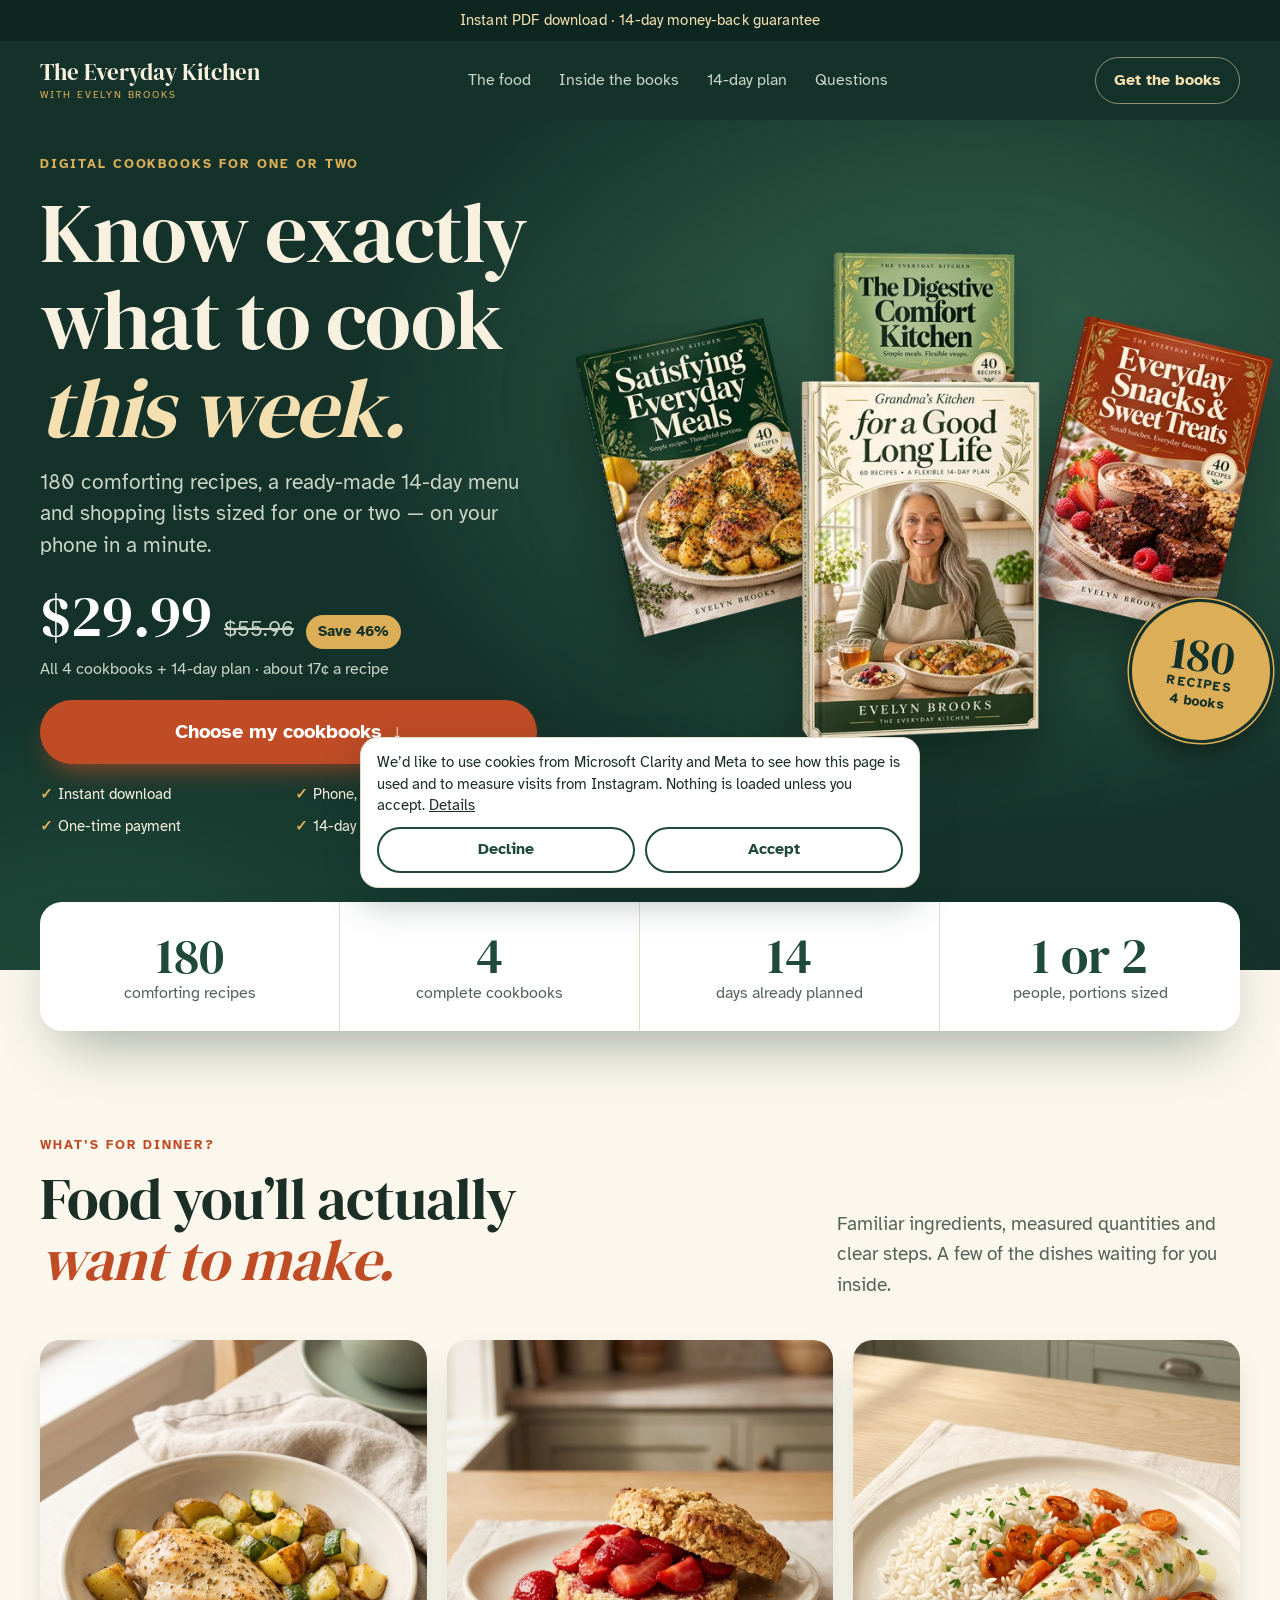
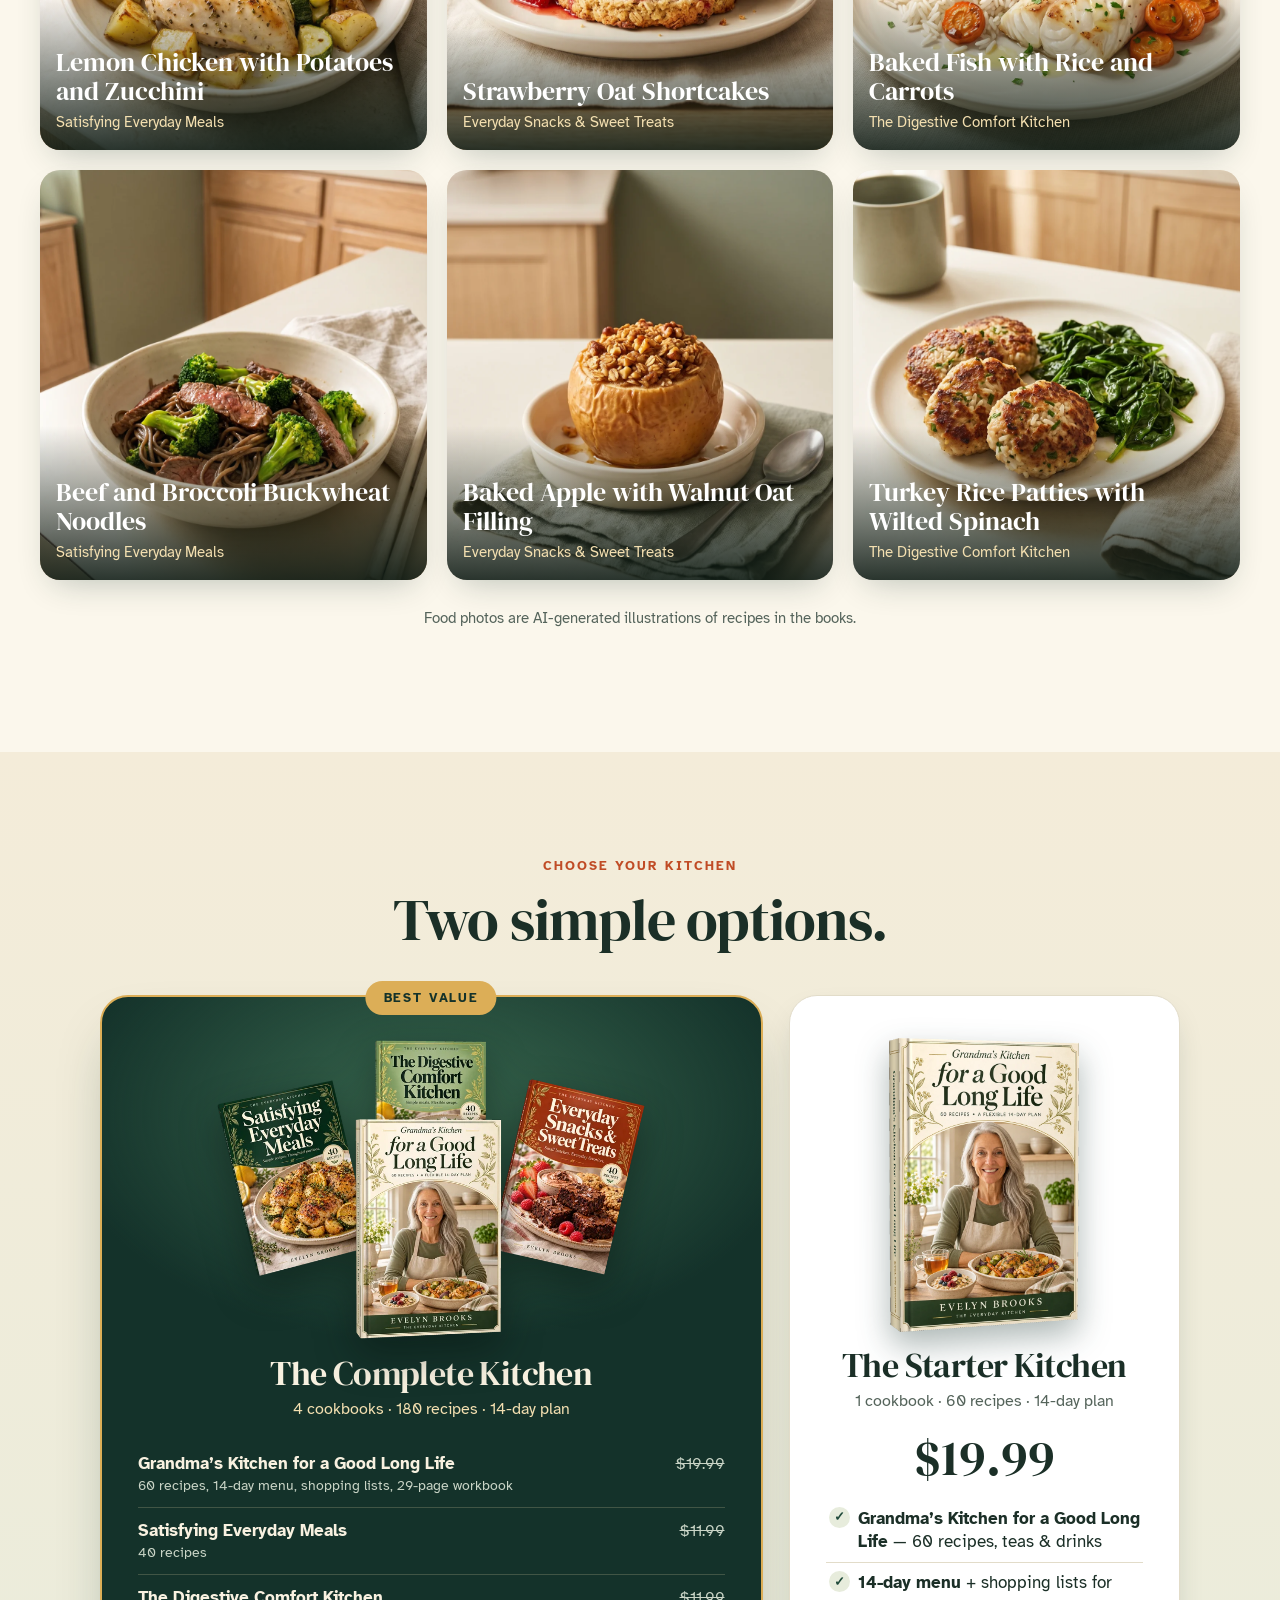
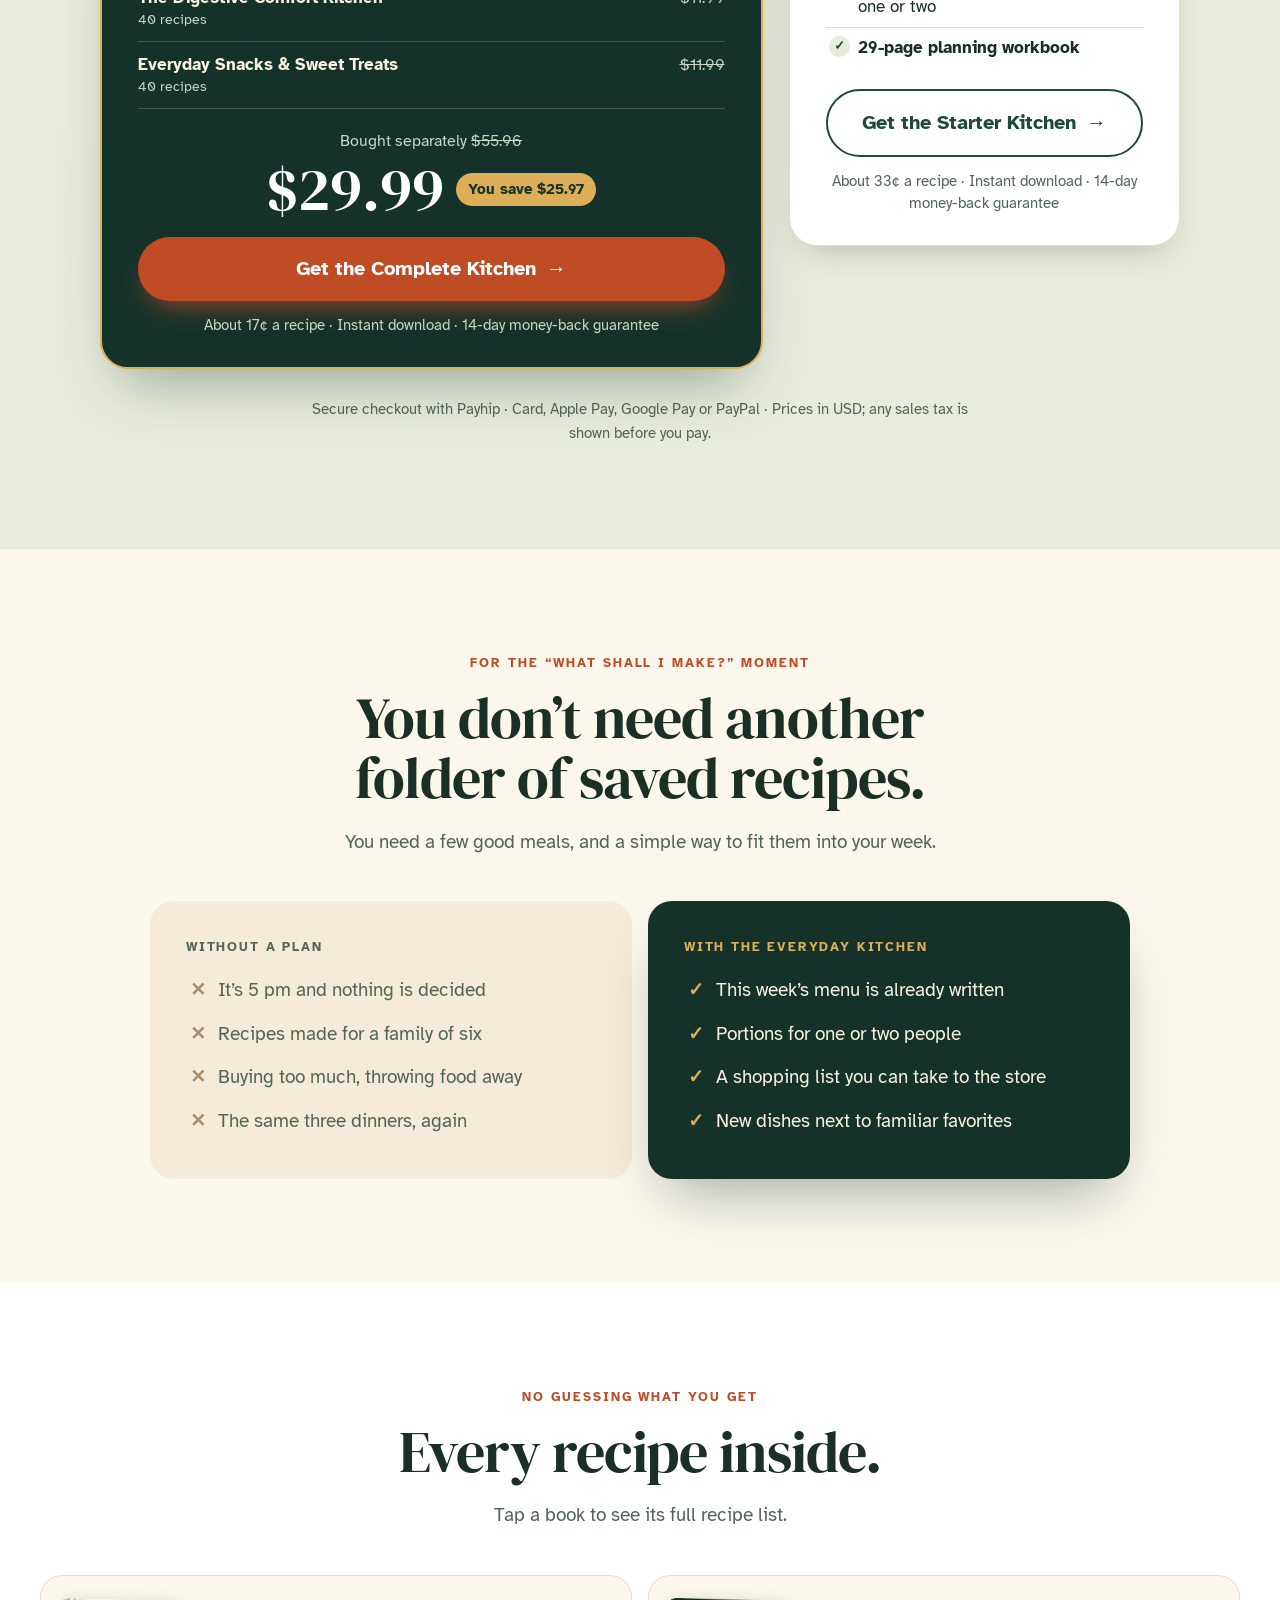
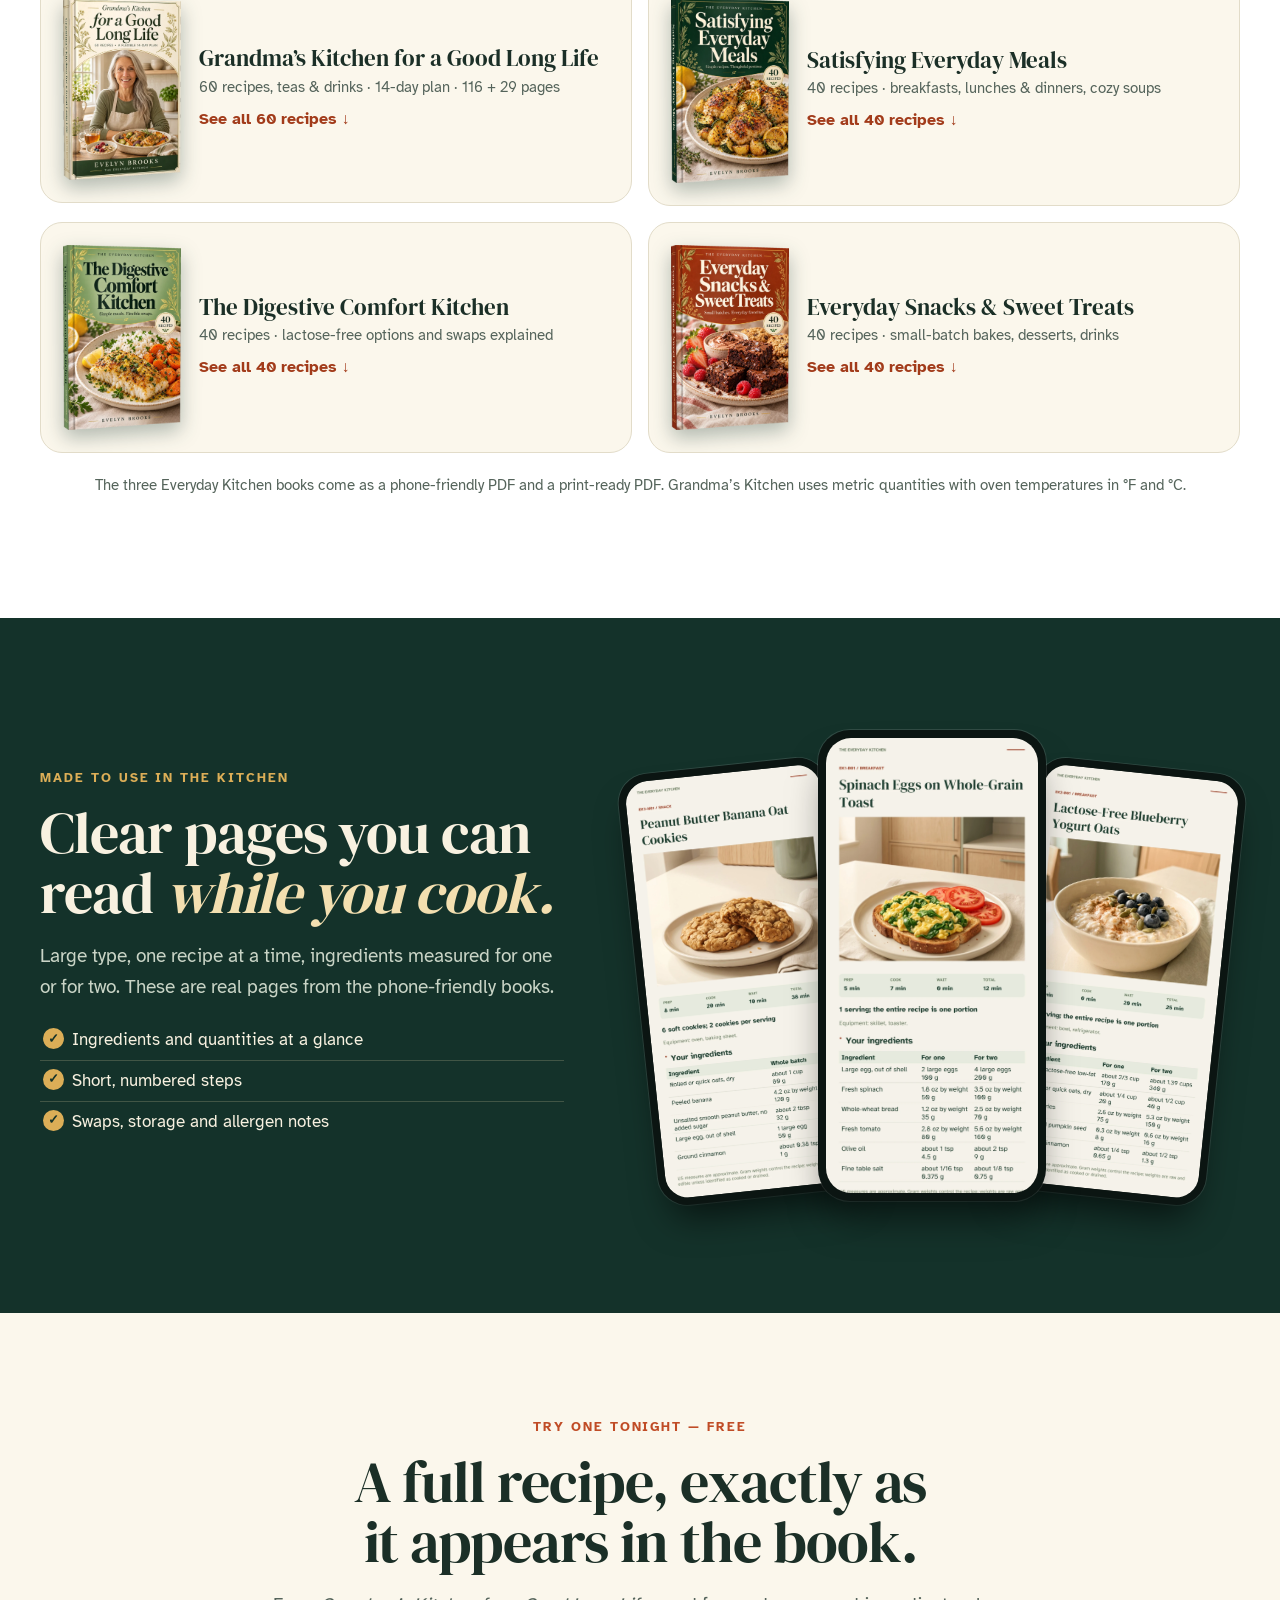
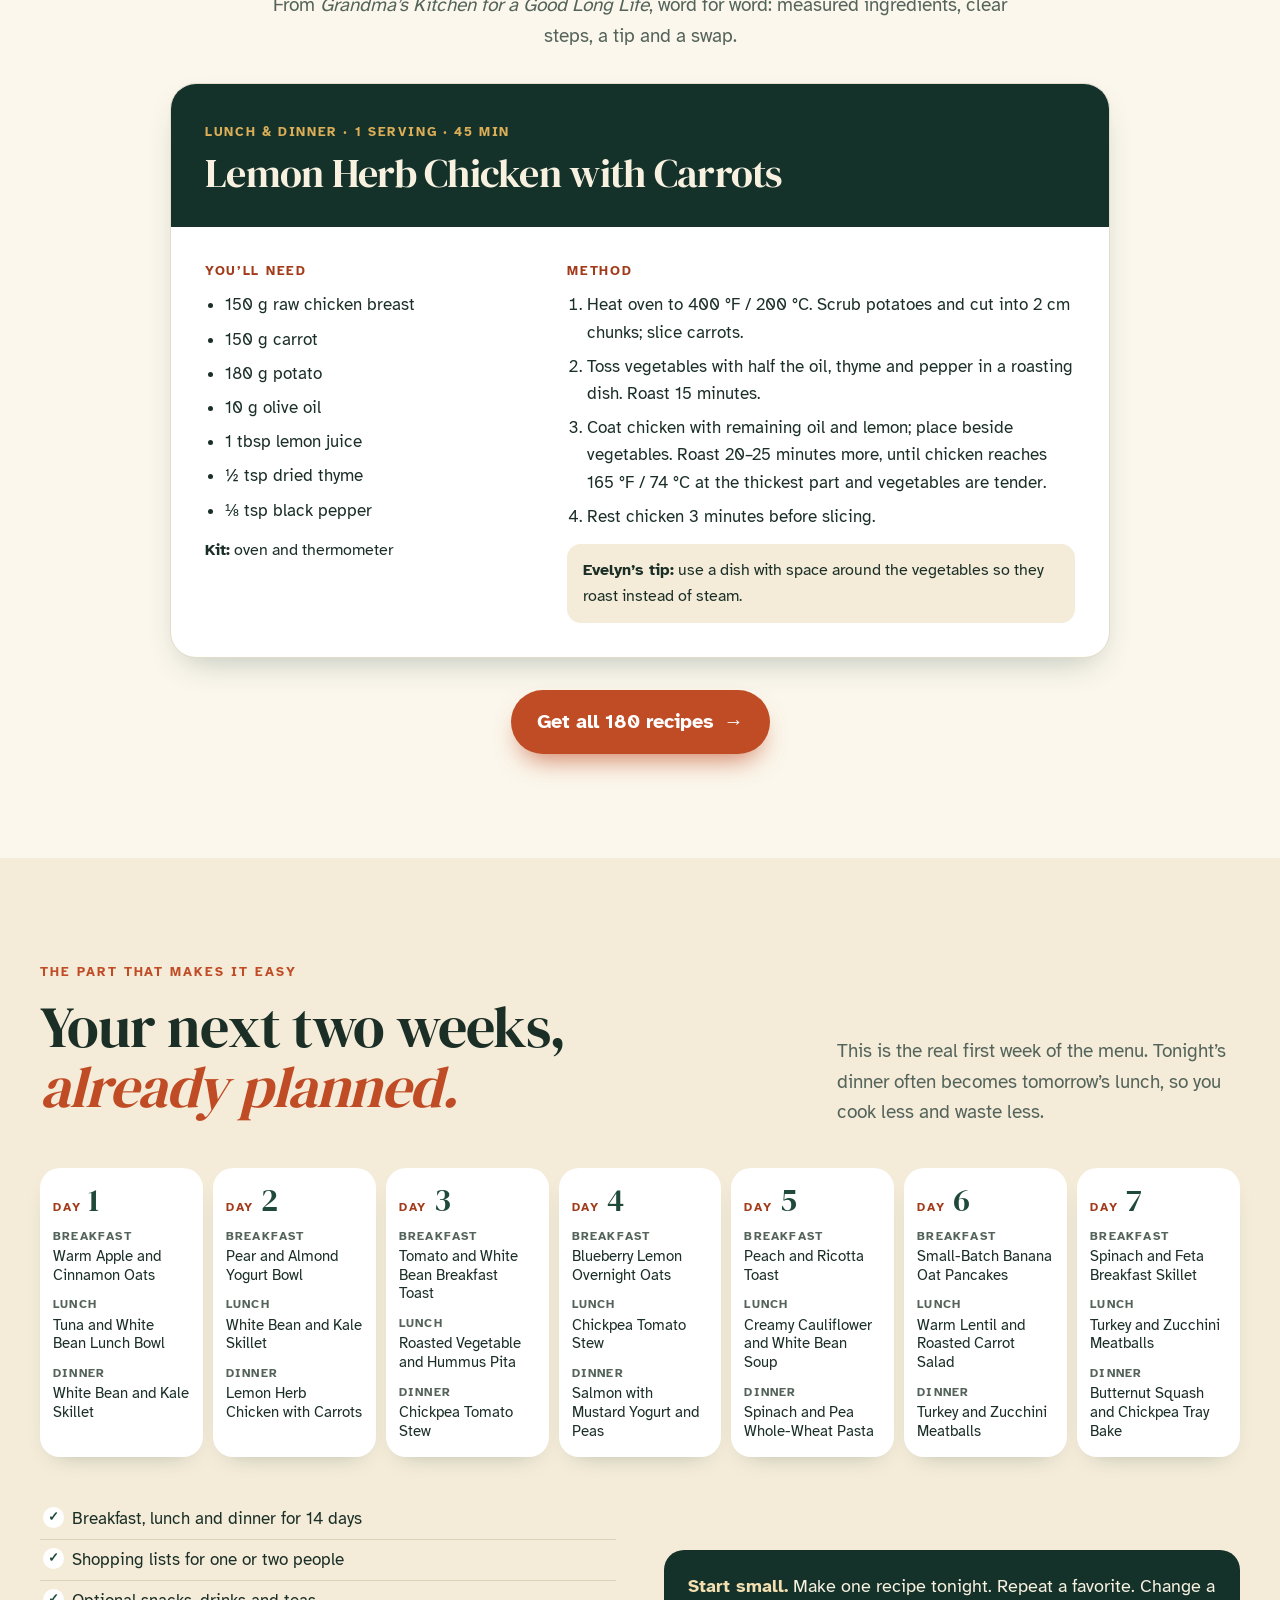
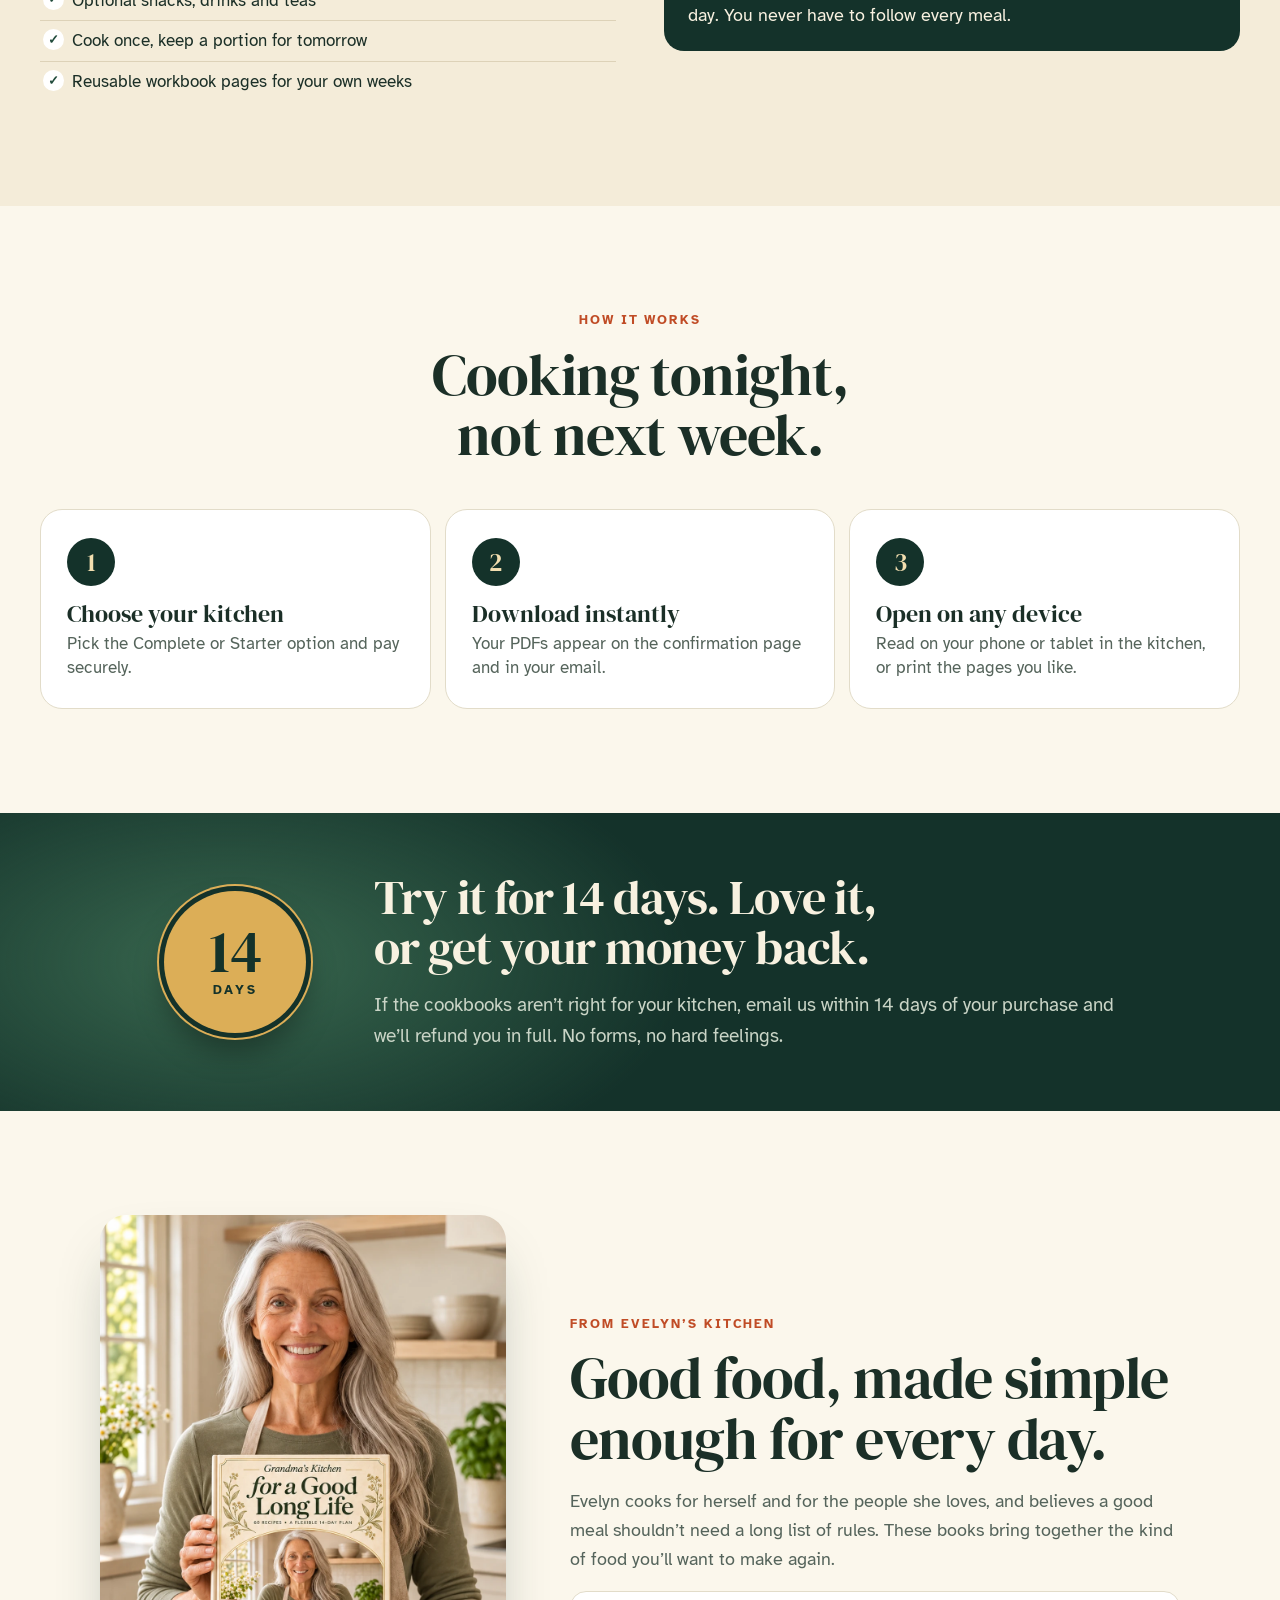
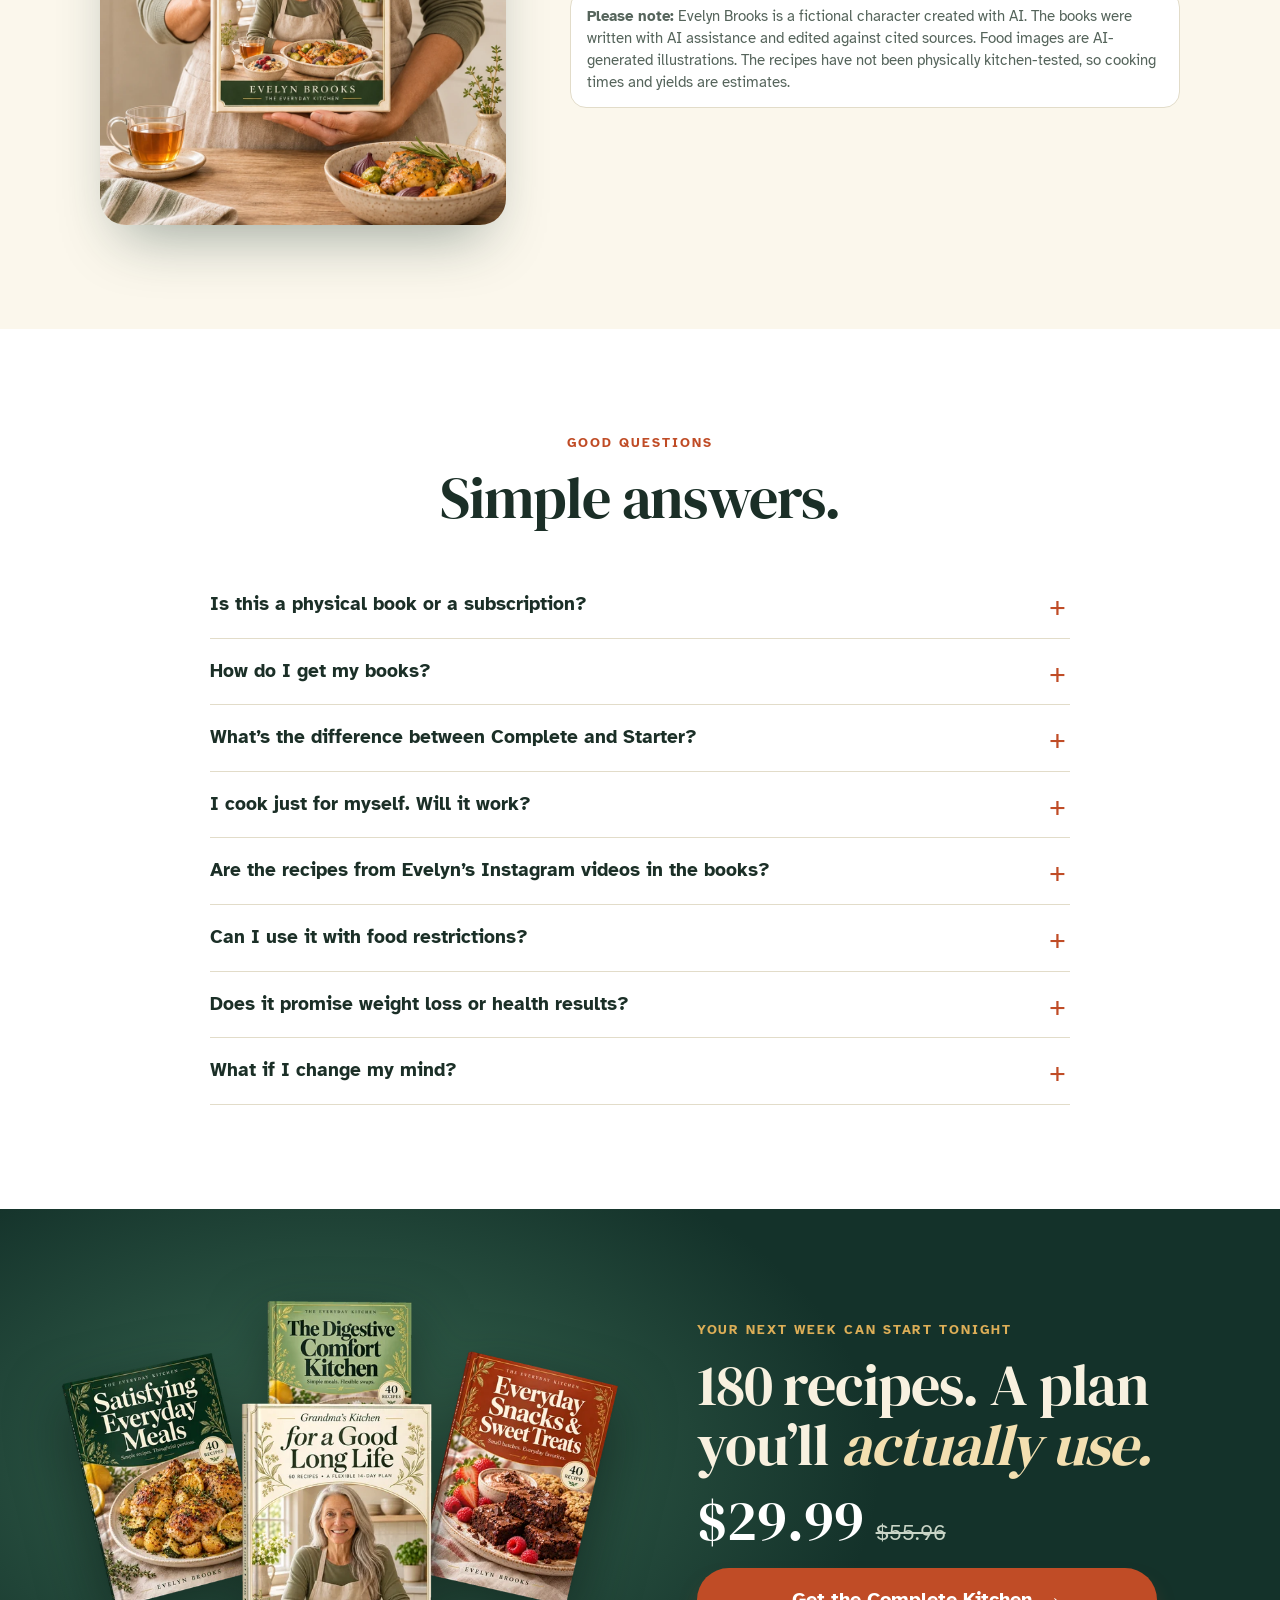
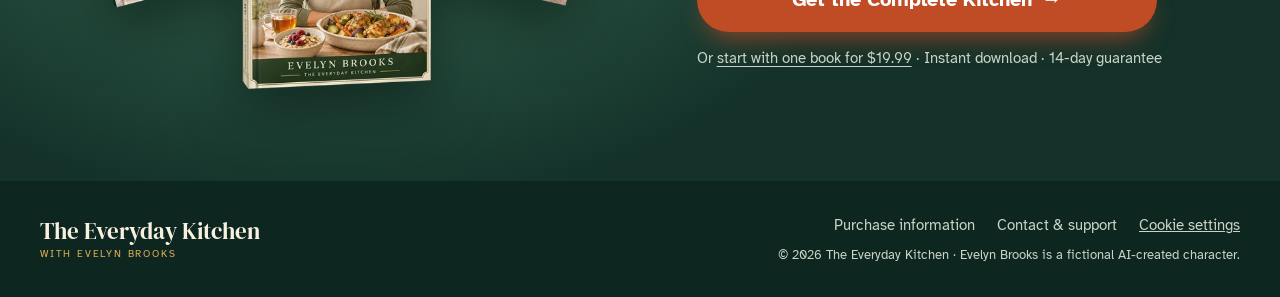
==== commit c00dc415: "Update site Co-Authored-By: Claude Opus 5.5 <noreply@anthropic.com>" ====
--- a/index.html
+++ b/index.html
@@ -4,10 +4,11 @@
 <link rel="canonical" href="https://www.evelynseverydaykitchen.com/">
 <meta property="og:title" content="Know exactly what to cook this week">
 <meta property="og:description" content="180 comforting recipes, a 14-day menu and shopping lists for one or two. Instant PDF download.">
-<meta property="og:image" content="https://www.evelynseverydaykitchen.com/assets/collection-mockup-v3.webp">
+<meta property="og:image" content="https://www.evelynseverydaykitchen.com/assets/og-collection.jpg">
 <meta property="og:type" content="website"><meta property="og:url" content="https://www.evelynseverydaykitchen.com/">
-<meta name="theme-color" content="#365b45"><link rel="icon" href="/favicon.svg">
+<meta name="theme-color" content="#14322a"><link rel="icon" href="/favicon.svg">
 <link rel="preload" href="/assets/DMSerifDisplay-Regular.ttf" as="font" type="font/ttf" crossorigin>
+<link rel="preload" as="image" href="/assets/hero-collection-820.webp" imagesrcset="/assets/hero-collection-820.webp 820w, /assets/hero-collection.webp 1500w" imagesizes="(min-width:980px) 620px, 100vw">
 <link rel="stylesheet" href="/v3.css">
 <script id="offer-config" type="application/json">{"recipes": {"main": 60, "books": 120, "total": 180}, "starter": {"price": 19.99, "checkout": "https://payhip.com/buy?link=pPOFj"}, "complete": {"price": 29.99, "anchor": 55.96, "checkout": "https://payhip.com/order?link=UWBHa&pricing_plan=yZGjQ3oqBN"}, "blackfriday": {"start": "2026-11-25T00:00:00+00:00", "end": "2026-11-30T23:59:59+00:00", "price": 24.99, "checkout": "https://payhip.com/order?link=UWBHa&pricing_plan=yZGjQ3oqBN"}, "guarantee_days": 14, "meta_pixel_id": "2153486408628065", "clarity_id": "zht7o1idyz"}</script>
 <script defer src="/v3.js"></script>
@@ -19,28 +20,24 @@
   <span class="tb-bf" hidden>Black Friday: Complete Kitchen <b data-price="complete">$29.99</b> until <b>Nov 30</b> · <a href="#offer">See the offer →</a></span>
 </div>
 
-<header class="nav shell">
+<header class="stage-nav"><div class="nav shell">
   <a class="brand" href="/">The Everyday Kitchen<span>WITH EVELYN BROOKS</span></a>
+  <nav class="nav-links" aria-label="Page sections"><a href="#taste">The food</a><a href="#inside">Inside the books</a><a href="#plan">14-day plan</a><a href="#faq">Questions</a></nav>
   <a class="nav-buy" href="#offer" data-track="nav">Get the books</a>
-</header>
+</div></header>
 
 <main id="main">
 
 <!-- 1. HERO -->
-<section class="hero shell">
+<section class="stage"><div class="hero shell">
   <div class="hero-copy">
     <span class="eyebrow">DIGITAL COOKBOOKS FOR ONE OR TWO</span>
     <h1>Know exactly what to cook <em>this week.</em></h1>
     <p class="lead">180 comforting recipes, a ready-made 14-day menu and shopping lists sized for one or two&nbsp;— on your phone in a minute.</p>
   </div>
-  <div class="hero-art" aria-hidden="true">
-    <div class="fan">
-      <img src="/assets/meals-cover.webp" width="1024" height="1536" alt="">
-      <img src="/assets/comfort-cover.webp" width="1024" height="1536" alt="">
-      <img src="/assets/treats-cover.webp" width="1024" height="1536" alt="">
-      <img class="lead-book" src="/assets/main-cover-v2.webp" width="1000" height="1500" alt="" fetchpriority="high">
-    </div>
-    <span class="badge-count"><b>4</b> books<br><b>180</b> recipes</span>
+  <div class="hero-art">
+    <img src="/assets/hero-collection-820.webp" srcset="/assets/hero-collection-820.webp 820w, /assets/hero-collection.webp 1500w" sizes="(min-width:980px) 620px, 100vw" width="1500" height="1050" alt="The four Everyday Kitchen cookbooks: Grandma’s Kitchen for a Good Long Life, Satisfying Everyday Meals, The Digestive Comfort Kitchen, and Everyday Snacks &amp; Sweet Treats" fetchpriority="high">
+    <span class="seal-count" aria-hidden="true"><b>180</b>RECIPES<i>4 books</i></span>
   </div>
   <div class="hero-buy">
     <div class="price-line">
@@ -54,48 +51,68 @@
       <li>Instant download</li><li>Phone, tablet &amp; print</li><li>One-time payment</li><li>14-day guarantee</li>
     </ul>
   </div>
-</section>
-
-<!-- 2. OFFER -->
+</div></section>
+
+<!-- 2. NUMBERS -->
+<section class="stats shell" aria-label="What you get">
+  <div><b>180</b><span>comforting recipes</span></div>
+  <div><b>4</b><span>complete cookbooks</span></div>
+  <div><b>14</b><span>days already planned</span></div>
+  <div><b>1 or 2</b><span>people, portions sized</span></div>
+</section>
+
+<!-- 3. THE FOOD -->
+<section class="section taste" id="taste">
+  <div class="shell">
+    <div class="split-heading reveal">
+      <div><span class="eyebrow">WHAT’S FOR DINNER?</span><h2>Food you’ll actually <em>want to make.</em></h2></div>
+      <p>Familiar ingredients, measured quantities and clear steps. A few of the dishes waiting for you inside.</p>
+    </div>
+  </div>
+  <div class="gallery" tabindex="0" aria-label="Recipes from the books">
+    <figure><img src="/assets/EK1-M01.webp" width="1045" height="1400" alt="Lemon chicken with potatoes and zucchini" loading="lazy"><figcaption><b>Lemon Chicken with Potatoes and Zucchini</b><span>Satisfying Everyday Meals</span></figcaption></figure>
+    <figure><img src="/assets/EK3-D12.webp" width="1045" height="1400" alt="Strawberry oat shortcakes" loading="lazy"><figcaption><b>Strawberry Oat Shortcakes</b><span>Everyday Snacks &amp; Sweet Treats</span></figcaption></figure>
+    <figure><img src="/assets/EK2-M01.webp" width="1045" height="1400" alt="Baked fish with rice and carrots" loading="lazy"><figcaption><b>Baked Fish with Rice and Carrots</b><span>The Digestive Comfort Kitchen</span></figcaption></figure>
+    <figure><img src="/assets/EK1-M05.webp" width="1045" height="1400" alt="Beef and broccoli buckwheat noodles" loading="lazy"><figcaption><b>Beef and Broccoli Buckwheat Noodles</b><span>Satisfying Everyday Meals</span></figcaption></figure>
+    <figure><img src="/assets/EK3-D02.webp" width="1045" height="1400" alt="Baked apple with walnut oat filling" loading="lazy"><figcaption><b>Baked Apple with Walnut Oat Filling</b><span>Everyday Snacks &amp; Sweet Treats</span></figcaption></figure>
+    <figure><img src="/assets/EK2-M03.webp" width="1045" height="1400" alt="Turkey rice patties with wilted spinach" loading="lazy"><figcaption><b>Turkey Rice Patties with Wilted Spinach</b><span>The Digestive Comfort Kitchen</span></figcaption></figure>
+  </div>
+  <p class="fine center shell">Food photos are AI-generated illustrations of recipes in the books.</p>
+</section>
+
+<!-- 4. OFFER -->
 <section class="offer section" id="offer">
   <div class="shell">
-    <div class="center-heading">
+    <div class="center-heading reveal">
       <span class="eyebrow">CHOOSE YOUR KITCHEN</span>
       <h2>Two simple options.</h2>
-      <p class="bf-note" hidden>Black Friday price ends <b>Sunday, Nov 30 at 7 pm ET</b>. After that, the Complete Kitchen returns to $29.99.</p>
+      <p class="bf-note" hidden>Black Friday price ends <b>Monday, Nov 30 at 7 pm ET</b>. After that, the Complete Kitchen returns to $29.99.</p>
     </div>
     <div class="tiers">
       <article class="tier featured">
-        <span class="ribbon">MOST POPULAR · BEST VALUE</span>
-        <div class="tier-books" aria-hidden="true">
-          <img src="/assets/main-cover-v2.webp" width="1000" height="1500" alt="" loading="lazy">
-          <img src="/assets/meals-cover.webp" width="1024" height="1536" alt="" loading="lazy">
-          <img src="/assets/comfort-cover.webp" width="1024" height="1536" alt="" loading="lazy">
-          <img src="/assets/treats-cover.webp" width="1024" height="1536" alt="" loading="lazy">
-        </div>
+        <span class="ribbon">BEST VALUE</span>
+        <img class="tier-art" src="/assets/hero-collection-820.webp" width="820" height="574" alt="" loading="lazy">
         <h3>The Complete Kitchen</h3>
         <p class="tier-sub">4 cookbooks · 180 recipes · 14-day plan</p>
-        <div class="price-line">
-          <span class="now" data-price="complete">$29.99</span>
-          <s class="was">$55.96</s>
-          <span class="tag" data-save-amount>You save $25.97</span>
+        <ul class="value">
+          <li><span><b>Grandma’s Kitchen for a Good Long Life</b><small>60 recipes, 14-day menu, shopping lists, 29-page workbook</small></span><s>$19.99</s></li>
+          <li><span><b>Satisfying Everyday Meals</b><small>40 recipes</small></span><s>$11.99</s></li>
+          <li><span><b>The Digestive Comfort Kitchen</b><small>40 recipes</small></span><s>$11.99</s></li>
+          <li><span><b>Everyday Snacks &amp; Sweet Treats</b><small>40 recipes</small></span><s>$11.99</s></li>
+        </ul>
+        <div class="total">
+          <span>Bought separately <s>$55.96</s></span>
+          <div class="price-line">
+            <span class="now" data-price="complete">$29.99</span>
+            <span class="tag" data-save-amount>You save $25.97</span>
+          </div>
         </div>
-        <ul class="checks">
-          <li><b>Grandma’s Kitchen for a Good Long Life</b> — 60 recipes, teas &amp; drinks</li>
-          <li><b>14-day menu</b> + shopping lists for one or two</li>
-          <li><b>29-page planning workbook</b> to make it your own</li>
-          <li><b>Satisfying Everyday Meals</b> — 40 recipes</li>
-          <li><b>The Digestive Comfort Kitchen</b> — 40 recipes</li>
-          <li><b>Everyday Snacks &amp; Sweet Treats</b> — 40 recipes</li>
-        </ul>
         <a class="button" href="https://payhip.com/order?link=UWBHa&pricing_plan=yZGjQ3oqBN" data-buy="complete" data-track="buy_complete">Get the Complete Kitchen <span aria-hidden="true">→</span></a>
         <p class="fine"><span data-per-recipe>About 17¢ a recipe</span> · Instant download · 14-day money-back guarantee</p>
       </article>
 
       <article class="tier">
-        <div class="tier-books one" aria-hidden="true">
-          <img src="/assets/main-cover-v2.webp" width="1000" height="1500" alt="" loading="lazy">
-        </div>
+        <img class="tier-art one" src="/assets/book-main.webp" width="640" height="903" alt="" loading="lazy">
         <h3>The Starter Kitchen</h3>
         <p class="tier-sub">1 cookbook · 60 recipes · 14-day plan</p>
         <div class="price-line"><span class="now">$19.99</span></div>
@@ -112,14 +129,14 @@
   </div>
 </section>
 
-<!-- 3. BEFORE / AFTER -->
+<!-- 5. BEFORE / AFTER -->
 <section class="section shell shift">
-  <div class="center-heading">
+  <div class="center-heading reveal">
     <span class="eyebrow">FOR THE “WHAT SHALL I MAKE?” MOMENT</span>
     <h2>You don’t need another folder of saved recipes.</h2>
     <p>You need a few good meals, and a simple way to fit them into your week.</p>
   </div>
-  <div class="ba">
+  <div class="ba reveal">
     <div class="ba-col before">
       <span class="ba-label">WITHOUT A PLAN</span>
       <ul>
@@ -141,44 +158,65 @@
   </div>
 </section>
 
-<!-- 4. INSIDE: EVERY RECIPE -->
+<!-- 6. INSIDE: EVERY RECIPE -->
 <section class="section inside" id="inside">
   <div class="shell">
-    <div class="center-heading">
+    <div class="center-heading reveal">
       <span class="eyebrow">NO GUESSING WHAT YOU GET</span>
       <h2>Every recipe inside.</h2>
-      <p>Familiar ingredients, measured quantities and clear steps. Tap a book to see its full recipe list.</p>
+      <p>Tap a book to see its full recipe list.</p>
     </div>
     <div class="books">
       <details class="book">
-        <summary><img src="/assets/main-cover-v2.webp" width="1000" height="1500" alt="Grandma’s Kitchen for a Good Long Life cover" loading="lazy"><span><b>Grandma’s Kitchen for a Good Long Life</b><small>60 recipes, teas &amp; drinks · 14-day plan · 116 + 29 pages</small><i>See all 60 recipes</i></span></summary>
+        <summary><img src="/assets/book-main.webp" width="640" height="903" alt="Grandma’s Kitchen for a Good Long Life cover" loading="lazy"><span><b>Grandma’s Kitchen for a Good Long Life</b><small>60 recipes, teas &amp; drinks · 14-day plan · 116 + 29 pages</small><i>See all 60 recipes</i></span></summary>
         <div class="recipe-list"><h4>BREAKFASTS · 12</h4><ul><li>Warm Apple and Cinnamon Oats</li><li>Blueberry Lemon Overnight Oats</li><li>Savory Mushroom Oats with Egg</li><li>Pear and Almond Yogurt Bowl</li><li>Tomato and White Bean Breakfast Toast</li><li>Peach and Ricotta Toast</li><li>Small-Batch Banana Oat Pancakes</li><li>Spinach and Feta Breakfast Skillet</li><li>Orange and Chia Breakfast Pot</li><li>Sweet Potato and Black Bean Breakfast Bowl</li><li>Cottage Cheese Toast with Berries</li><li>Pumpkin Spice Breakfast Oats</li></ul><h4>LUNCH &amp; DINNER · 18</h4><ul><li>White Bean and Kale Skillet</li><li>Lemon Herb Chicken with Carrots</li><li>Salmon with Mustard Yogurt and Peas</li><li>Turkey and Zucchini Meatballs</li><li>Chickpea Tomato Stew</li><li>Creamy Cauliflower and White Bean Soup</li><li>Tuna and White Bean Lunch Bowl</li><li>Roasted Vegetable and Hummus Pita</li><li>Mushroom and Lentil Cottage Pie</li><li>Ginger Tofu and Broccoli</li><li>Spinach and Pea Whole-Wheat Pasta</li><li>Smoky Black Bean Sweet Potatoes</li><li>Chicken and Barley Soup</li><li>Cod with Tomato and Olives</li><li>Egg and Vegetable Fried Brown Rice</li><li>Warm Lentil and Roasted Carrot Salad</li><li>One-Pan Chicken with Apples and Cabbage</li><li>Butternut Squash and Chickpea Tray Bake</li></ul><h4>SNACKS &amp; TREATS · 12</h4><ul><li>Apple Oat Mini Muffins</li><li>Orange Yogurt Snack Cake</li><li>Cocoa Banana Loaf</li><li>Blueberry Almond Oat Squares</li><li>Strawberry Ricotta Cups</li><li>Warm Pear and Walnut Crumble</li><li>Pumpkin Yogurt Pots</li><li>Date and Oat Bites</li><li>Crunchy Paprika Chickpeas</li><li>Lemon White Bean Dip with Crunchy Vegetables</li><li>Small-Batch Peanut Butter Oat Bars</li><li>Frozen Berry Yogurt Bark</li></ul><h4>EVERYDAY DRINKS · 10</h4><ul><li>Strawberry Vanilla Yogurt Smoothie</li><li>Peach and Oat Smoothie</li><li>Blueberry Almond Yogurt Smoothie</li><li>Cocoa Banana Milk</li><li>Warm Vanilla Cinnamon Milk</li><li>Cucumber Lemon Sparkling Water</li><li>Orange Berry Sparkling Water</li><li>Peach Lemon Iced Black Tea</li><li>Decaf Iced Latte</li><li>Mango Lime Yogurt Lassi</li></ul><h4>TEAS &amp; INFUSIONS · 8</h4><ul><li>Apple and Cinnamon Infusion</li><li>Fresh Mint and Lemon Infusion</li><li>Ginger and Orange Infusion</li><li>Rooibos with Vanilla</li><li>Decaf Earl Grey with Warm Milk</li><li>Lemon Black Tea</li><li>Jasmine Green Tea with Orange</li><li>Rooibos with Pear</li></ul></div>
       </details>
       <details class="book">
-        <summary><img src="/assets/meals-cover.webp" width="1024" height="1536" alt="Satisfying Everyday Meals cover" loading="lazy"><span><b>Satisfying Everyday Meals</b><small>40 recipes · breakfasts, lunches &amp; dinners, cozy soups</small><i>See all 40 recipes</i></span></summary>
+        <summary><img src="/assets/book-meals.webp" width="640" height="903" alt="Satisfying Everyday Meals cover" loading="lazy"><span><b>Satisfying Everyday Meals</b><small>40 recipes · breakfasts, lunches &amp; dinners, cozy soups</small><i>See all 40 recipes</i></span></summary>
         <div class="recipe-list"><h4>BREAKFASTS · 8</h4><ul><li>Spinach Eggs on Whole-Grain Toast</li><li>Savory Mushroom Oatmeal with Parmesan</li><li>Cottage Cheese Pancakes with Warm Raspberries</li><li>Egg and Pepper Breakfast Tacos</li><li>Overnight Pear Oats with Walnuts</li><li>Tomato Ricotta Breakfast Flatbread</li><li>Apple-Spiced Breakfast Bulgur</li><li>Black Bean and Egg Breakfast Skillet</li></ul><h4>LUNCH &amp; DINNER · 24</h4><ul><li>Lemon Chicken with Potatoes and Zucchini</li><li>Salmon with Barley and Green Beans</li><li>Turkey-Stuffed Bell Peppers</li><li>Chickpea and Roasted Cauliflower Couscous</li><li>Beef and Broccoli Buckwheat Noodles</li><li>Lentil and Mushroom Bolognese</li><li>Shrimp and Corn Brown Rice Skillet</li><li>Tofu Peanut Slaw Wraps</li><li>Pork Tenderloin with Apples and Red Cabbage</li><li>White Bean and Tuna Stuffed Sweet Potato</li><li>Chicken Fajita Quinoa Bowls</li><li>Eggplant and Lentil Cottage Pie</li><li>Cod with Tomato Olive Sauce and Polenta</li><li>Turkey Meatballs with Whole-Wheat Spaghetti</li><li>Warm Lentil Salad with Roasted Beets and Feta</li><li>Chicken and Avocado Yogurt Salad Pitas</li><li>Edamame Vegetable Fried Rice</li><li>Sardine Tomato Pasta with Breadcrumbs</li><li>Sweet Potato Black Bean Enchilada Bake</li><li>Ginger Chicken Lettuce Cups with Rice</li><li>Baked Trout with Mustard Farro</li><li>Spinach Chickpea Shakshuka</li><li>Sesame Tofu Soba Bowl</li><li>Lean Beef and White Bean Stuffed Squash</li></ul><h4>SOUPS &amp; BOWLS · 8</h4><ul><li>Chicken Barley Vegetable Soup</li><li>Red Lentil Tomato Soup with Yogurt</li><li>Turkey and White Bean Chili</li><li>Minestrone with Kale and Small Pasta</li><li>Beef Mushroom and Root Vegetable Stew</li><li>Split Pea Soup with Smoked Paprika</li><li>Fish Potato and Corn Chowder</li><li>Peanut Sweet Potato and Chickpea Stew</li></ul></div>
       </details>
       <details class="book">
-        <summary><img src="/assets/comfort-cover.webp" width="1024" height="1536" alt="The Digestive Comfort Kitchen cover" loading="lazy"><span><b>The Digestive Comfort Kitchen</b><small>40 recipes · lactose-free options and swaps explained</small><i>See all 40 recipes</i></span></summary>
+        <summary><img src="/assets/book-comfort.webp" width="640" height="903" alt="The Digestive Comfort Kitchen cover" loading="lazy"><span><b>The Digestive Comfort Kitchen</b><small>40 recipes · lactose-free options and swaps explained</small><i>See all 40 recipes</i></span></summary>
         <div class="recipe-list"><h4>BREAKFASTS · 10</h4><ul><li>Lactose-Free Blueberry Yogurt Oats</li><li>Soft Banana Rice Breakfast Porridge</li><li>Creamy Polenta with Egg and Chives</li><li>Strawberry Baked Breakfast Rice</li><li>Zucchini Egg Breakfast Muffins</li><li>Warm Quinoa with Almond Butter and Blueberries</li><li>Steamed Egg Custard with Spinach</li><li>Oat Crepes with Warm Strawberries</li><li>Sweet Potato Breakfast Mash with Yogurt</li><li>Ginger Scallion-Green Rice Pancakes</li></ul><h4>LUNCH &amp; DINNER · 20</h4><ul><li>Baked Fish with Rice and Carrots</li><li>Poached Chicken with Potato and Dill</li><li>Turkey Rice Patties with Wilted Spinach</li><li>Ginger Tofu with Rice Noodles and Bok Choy</li><li>Lemon Dill Salmon with Carrot Mash</li><li>Chicken Zucchini Rice Bake</li><li>Tender Beef Strips with Green Beans and Rice</li><li>Shrimp Polenta with Roasted Carrots</li><li>Potato Spinach Frittata with Lactose-Free Cheese</li><li>Chicken Carrot Rice Noodle Soup</li><li>Roasted Pork with Pumpkin Puree</li><li>Tuna Potato Cakes with Cucumber Yogurt</li><li>Chicken Ginger Congee</li><li>Zucchini Ribbons with Turkey and Rice</li><li>Baked Sole Parcels with Potatoes and Spinach</li><li>Soft Tofu Egg Rice Bowl</li><li>Creamy Carrot Risotto with Chicken</li><li>Turkey-Stuffed Zucchini Boats</li><li>Cornmeal-Crusted Haddock with Mashed Potatoes</li><li>Chicken and Egg Ribbon Soup</li></ul><h4>SNACKS · 10</h4><ul><li>Warm Cinnamon Applesauce</li><li>Lactose-Free Cottage Cheese Cucumber Dip</li><li>Carrot Potato Savory Scones</li><li>Soft Pumpkin Oat Squares</li><li>Rice Cakes with Egg Salad and Chives</li><li>Baked Zucchini Polenta Fingers</li><li>Banana Lactose-Free Milk Mini Custards</li><li>Lactose-Free Ricotta Lemon Cups</li><li>Warm Carrot Hummus with Rice Crackers</li><li>Chicken Carrot Lettuce Rolls</li></ul></div>
       </details>
       <details class="book">
-        <summary><img src="/assets/treats-cover.webp" width="1024" height="1536" alt="Everyday Snacks &amp; Sweet Treats cover" loading="lazy"><span><b>Everyday Snacks &amp; Sweet Treats</b><small>40 recipes · small-batch bakes, desserts, drinks</small><i>See all 40 recipes</i></span></summary>
+        <summary><img src="/assets/book-treats.webp" width="640" height="903" alt="Everyday Snacks &amp; Sweet Treats cover" loading="lazy"><span><b>Everyday Snacks &amp; Sweet Treats</b><small>40 recipes · small-batch bakes, desserts, drinks</small><i>See all 40 recipes</i></span></summary>
         <div class="recipe-list"><h4>SNACKS · 15</h4><ul><li>Peanut Butter Banana Oat Cookies</li><li>Roasted Chickpea Crunch</li><li>Apple Cheddar Snack Plate</li><li>Cucumber Hummus Boats</li><li>Crisp Rosemary Seed Crackers</li><li>Mini Turkey and Pepper Pinwheels</li><li>Hard-Cooked Eggs with Avocado Mash</li><li>Edamame Corn Lime Cups</li><li>Baked Sweet Potato Rounds with Black Bean Salsa</li><li>Smoky Paprika Popcorn</li><li>Lemon Dill White Bean Dip</li><li>Savory Parmesan Oat Biscuits</li><li>Crispy Tofu Bites with Peanut Dip</li><li>Spiced Walnut Pumpkin Seed Mix</li><li>Mushroom Cottage Cheese Toast Cups</li></ul><h4>DESSERTS · 20</h4><ul><li>Cocoa Yogurt Dessert Pot</li><li>Baked Apple with Walnut Oat Filling</li><li>Strawberry Yogurt Freezer Bark</li><li>Small-Batch Black Bean Brownies</li><li>Orange Almond Mini Cakes</li><li>Peach Ricotta Skillet Crumble</li><li>Chocolate Banana Nice Cream</li><li>Lemon Blueberry Yogurt Loaf</li><li>Vanilla Rice Pudding with Cherries</li><li>Pumpkin Cheesecake Ramekins</li><li>Cinnamon Pear Puff Pastry Parcels</li><li>Strawberry Oat Shortcakes</li><li>Coffee Cocoa Chia Pudding</li><li>Mini Carrot Walnut Muffins</li><li>Baked Plums with Vanilla Yogurt</li><li>Chocolate Dipped Frozen Banana Bites</li><li>Raspberry Lemon Semolina Cups</li><li>Peanut Butter Oat Freezer Bars</li><li>Warm Cherry Cocoa Mug Cake</li><li>Pineapple Lime Yogurt Pops</li></ul><h4>DRINKS · 5</h4><ul><li>Strawberry Vanilla Milk Cooler</li><li>Cucumber Mint Lemon Water</li><li>Warm Cinnamon Cocoa</li><li>Peach Yogurt Lassi</li><li>Iced Ginger Orange Tea</li></ul></div>
       </details>
     </div>
-    <p class="fine center">Every book comes as a phone-friendly PDF and a print-ready PDF. Grandma’s Kitchen uses metric quantities with oven temperatures in °F and °C.</p>
-  </div>
-</section>
-
-<!-- 5. FREE RECIPE -->
+    <p class="fine center">The three Everyday Kitchen books come as a phone-friendly PDF and a print-ready PDF. Grandma’s Kitchen uses metric quantities with oven temperatures in °F and °C.</p>
+  </div>
+</section>
+
+<!-- 7. PAGES -->
+<section class="section pages">
+  <div class="shell pages-grid">
+    <div class="reveal">
+      <span class="eyebrow">MADE TO USE IN THE KITCHEN</span>
+      <h2>Clear pages you can read <em>while you cook.</em></h2>
+      <p>Large type, one recipe at a time, ingredients measured for one or for two. These are real pages from the phone-friendly books.</p>
+      <ul class="checks">
+        <li>Ingredients and quantities at a glance</li>
+        <li>Short, numbered steps</li>
+        <li>Swaps, storage and allergen notes</li>
+      </ul>
+    </div>
+    <div class="phones" aria-hidden="true">
+      <div class="phone"><img src="/assets/treats-recipe.webp" width="1000" height="2267" alt="" loading="lazy"></div>
+      <div class="phone lead-phone"><img src="/assets/meals-recipe.webp" width="1000" height="2356" alt="" loading="lazy"></div>
+      <div class="phone"><img src="/assets/comfort-recipe.webp" width="1000" height="2267" alt="" loading="lazy"></div>
+    </div>
+  </div>
+</section>
+
+<!-- 8. FREE RECIPE -->
 <section class="section shell free-recipe" id="try">
-  <div class="fr-intro">
+  <div class="fr-intro reveal">
     <span class="eyebrow">TRY ONE TONIGHT — FREE</span>
     <h2>A full recipe, exactly as it appears in the book.</h2>
     <p>From <i>Grandma’s Kitchen for a Good Long Life</i>, word for word: measured ingredients, clear steps, a tip and a swap.</p>
   </div>
-  <article class="recipe-card">
+  <article class="recipe-card reveal">
     <header><span class="rc-tag">LUNCH &amp; DINNER · 1 SERVING · 45 MIN</span><h3>Lemon Herb Chicken with Carrots</h3></header>
     <div class="rc-body">
       <div>
@@ -203,13 +241,15 @@
   <div class="center"><a class="button compact" href="#offer" data-track="after_recipe">Get all 180 recipes <span aria-hidden="true">→</span></a></div>
 </section>
 
-<!-- 6. THE PLAN -->
-<section class="section plan">
-  <div class="shell plan-grid">
-    <img src="/assets/main-plan.webp" width="1000" height="1333" alt="Illustration of meal planning beside fresh ingredients" loading="lazy">
-    <div>
-      <span class="eyebrow">THE PART THAT MAKES IT EASY</span>
-      <h2>Your next two weeks, already planned.</h2>
+<!-- 9. THE PLAN -->
+<section class="section plan" id="plan">
+  <div class="shell">
+    <div class="split-heading reveal">
+      <div><span class="eyebrow">THE PART THAT MAKES IT EASY</span><h2>Your next two weeks, <em>already planned.</em></h2></div>
+      <p>This is the real first week of the menu. Tonight’s dinner often becomes tomorrow’s lunch, so you cook less and waste less.</p>
+    </div>
+    <div class="week" tabindex="0" aria-label="Week one of the 14-day menu"><article><h3><small>DAY</small>1</h3><dl><dt>Breakfast</dt><dd>Warm Apple and Cinnamon Oats</dd><dt>Lunch</dt><dd>Tuna and White Bean Lunch Bowl</dd><dt>Dinner</dt><dd>White Bean and Kale Skillet</dd></dl></article><article><h3><small>DAY</small>2</h3><dl><dt>Breakfast</dt><dd>Pear and Almond Yogurt Bowl</dd><dt>Lunch</dt><dd>White Bean and Kale Skillet</dd><dt>Dinner</dt><dd>Lemon Herb Chicken with Carrots</dd></dl></article><article><h3><small>DAY</small>3</h3><dl><dt>Breakfast</dt><dd>Tomato and White Bean Breakfast Toast</dd><dt>Lunch</dt><dd>Roasted Vegetable and Hummus Pita</dd><dt>Dinner</dt><dd>Chickpea Tomato Stew</dd></dl></article><article><h3><small>DAY</small>4</h3><dl><dt>Breakfast</dt><dd>Blueberry Lemon Overnight Oats</dd><dt>Lunch</dt><dd>Chickpea Tomato Stew</dd><dt>Dinner</dt><dd>Salmon with Mustard Yogurt and Peas</dd></dl></article><article><h3><small>DAY</small>5</h3><dl><dt>Breakfast</dt><dd>Peach and Ricotta Toast</dd><dt>Lunch</dt><dd>Creamy Cauliflower and White Bean Soup</dd><dt>Dinner</dt><dd>Spinach and Pea Whole-Wheat Pasta</dd></dl></article><article><h3><small>DAY</small>6</h3><dl><dt>Breakfast</dt><dd>Small-Batch Banana Oat Pancakes</dd><dt>Lunch</dt><dd>Warm Lentil and Roasted Carrot Salad</dd><dt>Dinner</dt><dd>Turkey and Zucchini Meatballs</dd></dl></article><article><h3><small>DAY</small>7</h3><dl><dt>Breakfast</dt><dd>Spinach and Feta Breakfast Skillet</dd><dt>Lunch</dt><dd>Turkey and Zucchini Meatballs</dd><dt>Dinner</dt><dd>Butternut Squash and Chickpea Tray Bake</dd></dl></article></div>
+    <div class="plan-points">
       <ul class="checks">
         <li>Breakfast, lunch and dinner for 14 days</li>
         <li>Shopping lists for one or two people</li>
@@ -222,29 +262,31 @@
   </div>
 </section>
 
-<!-- 7. HOW IT WORKS -->
+<!-- 10. HOW IT WORKS -->
 <section class="section shell steps">
-  <div class="center-heading"><span class="eyebrow">HOW IT WORKS</span><h2>Cooking tonight, not next week.</h2></div>
-  <ol class="step-list">
+  <div class="center-heading reveal"><span class="eyebrow">HOW IT WORKS</span><h2>Cooking tonight, not next week.</h2></div>
+  <ol class="step-list reveal">
     <li><b>Choose your kitchen</b><span>Pick the Complete or Starter option and pay securely.</span></li>
     <li><b>Download instantly</b><span>Your PDFs appear on the confirmation page and in your email.</span></li>
     <li><b>Open on any device</b><span>Read on your phone or tablet in the kitchen, or print the pages you like.</span></li>
   </ol>
 </section>
 
-<!-- 8. GUARANTEE -->
-<section class="section shell guarantee">
-  <div class="seal" aria-hidden="true"><b>14</b><span>DAYS</span></div>
-  <div>
-    <h2>Try it for 14 days. Love it, or get your money back.</h2>
-    <p>If the cookbooks aren’t right for your kitchen, email us within 14 days of your purchase and we’ll refund you in full. No forms, no hard feelings.</p>
-  </div>
-</section>
-
-<!-- 9. EVELYN -->
+<!-- 11. GUARANTEE -->
+<section class="guarantee-band">
+  <div class="shell guarantee reveal">
+    <div class="seal" aria-hidden="true"><b>14</b><span>DAYS</span></div>
+    <div>
+      <h2>Try it for 14 days. Love it, or get your money back.</h2>
+      <p>If the cookbooks aren’t right for your kitchen, email us within 14 days of your purchase and we’ll refund you in full. No forms, no hard feelings.</p>
+    </div>
+  </div>
+</section>
+
+<!-- 12. EVELYN -->
 <section class="section shell about">
-  <img src="/assets/evelyn.webp" width="180" height="225" alt="Evelyn Brooks, a fictional AI-created character" loading="lazy">
-  <div>
+  <img class="reveal" src="/assets/main-hero-v2.webp" width="1000" height="1500" alt="Evelyn Brooks, a fictional AI-created character, holding the cookbook" loading="lazy">
+  <div class="reveal">
     <span class="eyebrow">FROM EVELYN’S KITCHEN</span>
     <h2>Good food, made simple enough for every day.</h2>
     <p>Evelyn cooks for herself and for the people she loves, and believes a good meal shouldn’t need a long list of rules. These books bring together the kind of food you’ll want to make again.</p>
@@ -252,9 +294,10 @@
   </div>
 </section>
 
-<!-- 10. FAQ -->
-<section class="section shell faq" id="faq">
-  <div class="center-heading"><span class="eyebrow">GOOD QUESTIONS</span><h2>Simple answers.</h2></div>
+<!-- 13. FAQ -->
+<section class="section faq" id="faq">
+  <div class="shell">
+  <div class="center-heading reveal"><span class="eyebrow">GOOD QUESTIONS</span><h2>Simple answers.</h2></div>
   <div class="faq-list">
     <details><summary>Is this a physical book or a subscription?</summary><p>Neither. These are digital PDF cookbooks you pay for once and keep. Nothing is shipped and nothing renews.</p></details>
     <details><summary>How do I get my books?</summary><p>Right after payment, Payhip shows your download links and emails them to you. Save the PDFs to your phone, tablet or computer.</p></details>
@@ -265,24 +308,32 @@
     <details><summary>Does it promise weight loss or health results?</summary><p>No. The aim is enjoyable, practical everyday cooking and easier planning. No specific health result is promised.</p></details>
     <details><summary>What if I change my mind?</summary><p>Email <a href="mailto:evelyn.brooks.contact@gmail.com">evelyn.brooks.contact@gmail.com</a> within 14 days of purchase with your order details and you’ll get a full refund.</p></details>
   </div>
-</section>
-
-<!-- 11. FINAL CTA -->
-<section class="final shell">
-  <span class="eyebrow">YOUR NEXT WEEK CAN START TONIGHT</span>
-  <h2>180 recipes. A plan you’ll actually use.</h2>
-  <div class="price-line center-line">
-    <span class="now" data-price="complete">$29.99</span>
-    <s class="was">$55.96</s>
-  </div>
-  <a class="button" href="https://payhip.com/order?link=UWBHa&pricing_plan=yZGjQ3oqBN" data-buy="complete" data-track="buy_complete_final">Get the Complete Kitchen <span aria-hidden="true">→</span></a>
-  <p class="fine">Or <a class="text-link" href="https://payhip.com/buy?link=pPOFj" data-buy="starter" data-track="buy_starter_final">start with one book for $19.99</a> · Instant download · 14-day guarantee</p>
+  </div>
+</section>
+
+<!-- 14. FINAL CTA -->
+<section class="final">
+  <div class="shell final-grid">
+    <img class="reveal" src="/assets/hero-collection-820.webp" width="820" height="574" alt="" loading="lazy">
+    <div class="reveal">
+      <span class="eyebrow">YOUR NEXT WEEK CAN START TONIGHT</span>
+      <h2>180 recipes. A plan you’ll <em>actually use.</em></h2>
+      <div class="price-line">
+        <span class="now" data-price="complete">$29.99</span>
+        <s class="was">$55.96</s>
+      </div>
+      <a class="button" href="https://payhip.com/order?link=UWBHa&pricing_plan=yZGjQ3oqBN" data-buy="complete" data-track="buy_complete_final">Get the Complete Kitchen <span aria-hidden="true">→</span></a>
+      <p class="fine">Or <a class="text-link" href="https://payhip.com/buy?link=pPOFj" data-buy="starter" data-track="buy_starter_final">start with one book for $19.99</a> · Instant download · 14-day guarantee</p>
+    </div>
+  </div>
 </section>
 </main>
 
-<footer class="footer shell">
+<footer class="footer">
+  <div class="shell footer-in">
   <a class="brand" href="/">The Everyday Kitchen<span>WITH EVELYN BROOKS</span></a>
   <div><a href="/information/">Purchase information</a><a href="mailto:evelyn.brooks.contact@gmail.com">Contact &amp; support</a><button type="button" class="linklike" data-cookie-settings>Cookie settings</button><small>© 2026 The Everyday Kitchen · Evelyn Brooks is a fictional AI-created character.</small></div>
+  </div>
 </footer>
 
 <div class="sticky" id="sticky" aria-hidden="true">
--- a/v3.css
+++ b/v3.css
@@ -1,207 +1,360 @@
-@font-face{font-family:KitchenDisplay;src:url('/assets/DMSerifDisplay-Regular.ttf');font-display:swap}
-@font-face{font-family:KitchenSans;src:url('/assets/AtkinsonHyperlegible-Regular.ttf');font-display:swap}
-@font-face{font-family:KitchenSans;src:url('/assets/AtkinsonHyperlegible-Bold.ttf');font-weight:700;font-display:swap}
-:root{--ink:#203e32;--muted:#55695b;--green:#365b45;--green-dk:#254534;--sage:#e9eee3;--paper:#faf8ef;--card:#fff;--line:#dce2d3;--warm:#b4532f;--warm-bg:#f8e6dc;--gold:#f3e3b5}
-*{box-sizing:border-box}
-html{scroll-behavior:smooth;scroll-padding-top:16px}
-body{margin:0;background:var(--paper);color:var(--ink);font:18px/1.55 KitchenSans,Arial,sans-serif;padding-bottom:84px}
-img{display:block;max-width:100%;height:auto}
-a{color:inherit;text-decoration:none}
-a:focus-visible,summary:focus-visible{outline:3px solid var(--green);outline-offset:4px}
-p{margin:0 0 18px}
-h1,h2,h3{font-family:KitchenDisplay,Georgia,serif;font-weight:400;line-height:1.08;letter-spacing:-.02em;margin:0 0 18px}
-h1{font-size:clamp(40px,6vw,68px)}
-h2{font-size:clamp(32px,4.2vw,50px)}
-h3{font-size:28px}
-em{font-style:italic;color:var(--green)}
-.shell{width:min(1140px,calc(100% - 32px));margin-inline:auto}
-.section{padding-block:64px}
-.eyebrow{display:block;color:var(--green);font-size:12px;font-weight:700;letter-spacing:.13em;margin-bottom:12px}
-.fine{font-size:14px;color:var(--muted);line-height:1.45}
-.center{text-align:center}
-.center-heading{text-align:center;max-width:720px;margin:0 auto 36px}
-.center-heading p{color:var(--muted)}
-.skip{position:absolute;left:-999px}.skip:focus{left:12px;top:12px;background:#fff;padding:8px 12px;z-index:99}
-
-/* buttons */
-.button{display:flex;justify-content:center;align-items:center;gap:10px;background:var(--green);color:#fff;font-weight:700;font-size:19px;padding:17px 24px;border-radius:14px;box-shadow:0 6px 18px rgba(37,69,52,.25);transition:background .2s,transform .15s}
-.button:hover{background:var(--green-dk)}.button:active{transform:scale(.98)}
-.button.ghost{background:#fff;color:var(--green);border:2px solid var(--green);box-shadow:none}
-.button.compact{display:inline-flex}
-.text-link{text-decoration:underline;text-underline-offset:3px;color:var(--green)}
-
-/* top bar + nav */
-.topbar{background:var(--green);color:#fff;text-align:center;font-size:14px;padding:8px 12px}
-.topbar a{text-decoration:underline}
-.topbar.is-bf{background:var(--warm)}
-.nav{display:flex;justify-content:space-between;align-items:center;padding-block:14px}
-.brand{font-family:KitchenDisplay,Georgia,serif;font-size:22px;line-height:1}
-.brand span{display:block;font-family:KitchenSans,Arial,sans-serif;font-size:10px;letter-spacing:.16em;margin-top:5px;color:var(--muted)}
-.nav-buy{white-space:nowrap;font-size:15px;font-weight:700;background:var(--sage);padding:10px 14px;border-radius:10px}
-
-/* hero */
-.hero{display:grid;gap:18px;padding-block:8px 40px}
-.lead{font-size:19px;color:var(--muted);margin:0}
-.hero-art{position:relative;background:radial-gradient(circle at 50% 70%,#fff 0,var(--sage) 70%);border-radius:22px;height:250px;overflow:hidden}
-.fan{position:absolute;inset:0;display:flex;justify-content:center;align-items:center;padding-top:8px}
-.fan img{width:92px;border-radius:3px 7px 7px 3px;box-shadow:0 10px 22px rgba(32,62,50,.28);margin-left:-30px;position:relative}
-.fan img:first-child{margin-left:0}
-.fan img:nth-child(1){order:1;transform:rotate(-8deg) translateY(14px);z-index:3}
-.fan img.lead-book{order:2;width:122px;z-index:4;transform:translateY(-4px);box-shadow:0 16px 34px rgba(32,62,50,.35)}
-.fan img:nth-child(2){order:3;transform:rotate(4deg) translateY(10px);z-index:2}
-.fan img:nth-child(3){order:4;transform:rotate(9deg) translateY(22px);z-index:1}
-.badge-count{display:none;position:absolute;left:12px;top:12px;z-index:5;background:var(--warm);color:#fff;border-radius:50%;width:84px;height:84px;display:grid;place-content:center;text-align:center;font-size:12px;line-height:1.25;transform:rotate(8deg)}
-.badge-count b{font-size:20px}
-.price-line{display:flex;flex-wrap:wrap;align-items:baseline;gap:10px}
-.now{font-family:KitchenDisplay,Georgia,serif;font-size:42px;line-height:1;color:var(--ink)}
-.was{color:var(--muted);font-size:20px}
-.tag{background:var(--warm-bg);color:var(--warm);font-weight:700;font-size:14px;padding:4px 10px;border-radius:999px}
-.price-sub{font-size:15px;color:var(--muted);margin:6px 0 14px}
-.trust{list-style:none;padding:0;margin:14px 0 0;display:grid;grid-template-columns:1fr 1fr;gap:6px 12px;font-size:14px;color:var(--muted)}
-.trust li::before{content:"✓ ";color:var(--green);font-weight:700}
-
-/* offer */
-.offer{background:var(--sage)}
-.bf-note{background:var(--warm-bg);color:var(--warm);border-radius:12px;padding:10px 14px;font-size:16px}
-.tiers{display:grid;gap:22px;align-items:start}
-.tier{background:var(--card);border:1px solid var(--line);border-radius:22px;padding:26px 22px;position:relative}
-.tier.featured{border:3px solid var(--green);box-shadow:0 18px 40px rgba(32,62,50,.14)}
-.ribbon{position:absolute;top:-14px;left:50%;transform:translateX(-50%);white-space:nowrap;background:var(--green);color:#fff;font-size:12px;font-weight:700;letter-spacing:.1em;padding:6px 14px;border-radius:999px}
-.tier-books{display:flex;justify-content:center;margin:6px 0 18px}
-.tier-books img{width:74px;border-radius:3px 6px 6px 3px;box-shadow:0 6px 14px rgba(32,62,50,.22);margin-inline:-6px}
-.tier-books img:first-child{width:86px;z-index:2;position:relative}
-.tier-books.one img{width:86px}
-.tier h3{margin-bottom:4px;text-align:center}
-.tier-sub{text-align:center;color:var(--muted);font-size:15px;margin-bottom:14px}
-.tier .price-line{justify-content:center;margin-bottom:14px}
-.checks{list-style:none;padding:0;margin:0 0 20px}
-.checks li{padding:6px 0 6px 30px;position:relative;border-bottom:1px solid var(--line);font-size:16px;line-height:1.4}
-.checks li:last-child{border-bottom:0}
-.checks li::before{content:"✓";position:absolute;left:4px;top:7px;color:var(--green);font-weight:700}
-.tier .fine{text-align:center;margin:12px 0 0}
-.pay-note{text-align:center;font-size:14px;color:var(--muted);margin:24px auto 0;max-width:640px}
-
-/* before / after */
-.ba{display:grid;gap:16px}
-.ba-col{border-radius:20px;padding:24px}
-.ba-col ul{list-style:none;padding:0;margin:0}
-.ba-col li{padding:8px 0 8px 30px;position:relative}
-.before{background:#efece4;color:var(--muted)}
-.before li::before{content:"✕";position:absolute;left:4px;color:#a1907a}
-.after{background:var(--green);color:#fff}
-.after li::before{content:"✓";position:absolute;left:4px;font-weight:700;color:var(--gold)}
-.ba-label{display:block;font-size:12px;font-weight:700;letter-spacing:.13em;margin-bottom:8px}
-
-/* inside */
-.inside{background:#fff}
-.books{display:grid;gap:12px;max-width:820px;margin:0 auto 20px}
-.book{border:1px solid var(--line);border-radius:18px;background:var(--paper)}
-.book summary{list-style:none;display:flex;gap:16px;align-items:center;padding:14px}
-.book summary::-webkit-details-marker{display:none}
-.book summary img{width:62px;border-radius:3px 5px 5px 3px;box-shadow:0 4px 10px rgba(0,0,0,.15)}
-.book summary b{display:block;font-size:18px;line-height:1.25}
-.book summary small{display:block;color:var(--muted);font-size:14px;margin:3px 0}
-.book summary i{font-style:normal;font-size:14px;font-weight:700;color:var(--green)}
-.book summary i::after{content:" ↓"}
-.book[open] summary i::after{content:" ↑"}
-.recipe-list{padding:4px 18px 18px}
-.recipe-list h4{font-size:12px;letter-spacing:.12em;color:var(--green);margin:14px 0 6px}
-.recipe-list ul{margin:0;padding:0;list-style:none;columns:2 220px;column-gap:24px}
-.recipe-list li{font-size:15px;padding:3px 0;break-inside:avoid}
-
-/* free recipe */
-.fr-intro{text-align:center;max-width:720px;margin:0 auto 28px}
-.fr-intro p{color:var(--muted)}
-.recipe-card{background:#fff;border:1px solid var(--line);border-radius:22px;max-width:860px;margin:0 auto 28px;overflow:hidden}
-.recipe-card header{background:var(--green);color:#fff;padding:22px}
-.recipe-card header h3{margin:6px 0 0}
-.rc-tag{font-size:12px;letter-spacing:.12em;font-weight:700;opacity:.85}
-.rc-body{display:grid;gap:22px;padding:22px}
-.rc-body h4{font-size:13px;letter-spacing:.12em;color:var(--green);margin:0 0 10px}
-.rc-body ul,.rc-body ol{margin:0;padding-left:20px;font-size:16px}
-.rc-body li{margin-bottom:6px}
-.rc-kit,.rc-tip{font-size:15px;margin:12px 0 0}
-.rc-tip{background:var(--sage);padding:12px 14px;border-radius:12px}
-
-/* plan */
-.plan{background:var(--sage)}
-.plan-grid{display:grid;gap:28px;align-items:center}
-.plan-grid img{border-radius:22px;max-height:260px;width:100%;object-fit:cover}
-.plan .checks li{border-color:#cfd8c5}
-.soft-note{background:#fff;border-radius:14px;padding:14px 16px;font-size:16px}
-
-/* steps */
-.step-list{list-style:none;padding:0;margin:0;display:grid;gap:14px;counter-reset:s}
-.step-list li{counter-increment:s;background:#fff;border:1px solid var(--line);border-radius:18px;padding:18px 18px 18px 70px;position:relative}
-.step-list li::before{content:counter(s);position:absolute;left:18px;top:16px;width:36px;height:36px;border-radius:50%;background:var(--green);color:#fff;display:grid;place-content:center;font-weight:700}
-.step-list b{display:block}.step-list span{color:var(--muted);font-size:16px}
-
-/* guarantee */
-.guarantee{display:grid;gap:20px;align-items:center;background:#fff;border:2px dashed var(--green);border-radius:24px;padding:28px 22px;margin-block:20px}
-.seal{width:110px;height:110px;border-radius:50%;background:var(--green);color:#fff;display:grid;place-content:center;text-align:center;margin:0 auto;box-shadow:0 0 0 6px var(--sage)}
-.seal b{font-family:KitchenDisplay,Georgia,serif;font-size:44px;line-height:1}.seal span{font-size:12px;letter-spacing:.16em;font-weight:700}
-.guarantee h2{font-size:clamp(28px,3.4vw,40px)}
-.guarantee p{margin:0;color:var(--muted)}
-
-/* about */
-.about{display:grid;gap:22px;align-items:start}
-.about img{width:150px;border-radius:18px}
-.disclosure{background:#fff;border:1px solid var(--line);border-radius:14px;padding:12px 14px}
-
-/* faq */
-.faq-list{max-width:820px;margin:0 auto}
-.faq-list details{border-bottom:1px solid var(--line)}
-.faq-list summary{list-style:none;padding:18px 34px 18px 0;font-weight:700;position:relative}
-.faq-list summary::-webkit-details-marker{display:none}
-.faq-list summary::after{content:"+";position:absolute;right:4px;top:14px;font-size:26px;color:var(--green)}
-.faq-list details[open] summary::after{content:"–"}
-.faq-list p{color:var(--muted);font-size:17px}
-.faq-list a{text-decoration:underline}
-
-/* final */
-.final{text-align:center;padding-block:56px 70px;max-width:640px}
-.final .center-line{justify-content:center;margin-bottom:18px}
-.final .fine{margin-top:14px}
-
-.footer{display:grid;gap:14px;border-top:1px solid var(--line);padding-block:28px}
-.footer div{display:flex;flex-wrap:wrap;gap:8px 20px;font-size:14px;color:var(--muted)}
-.footer small{flex-basis:100%}
-
-/* sticky */
-.sticky{position:fixed;left:0;right:0;bottom:0;z-index:50;background:#fff;border-top:1px solid var(--line);box-shadow:0 -8px 24px rgba(32,62,50,.12);display:flex;align-items:center;justify-content:space-between;gap:12px;padding:10px 16px calc(10px + env(safe-area-inset-bottom));transform:translateY(110%);transition:transform .3s ease}
-.sticky.show{transform:none}
-.sticky span{line-height:1.15}
-.sticky small{display:block;font-size:12px;color:var(--muted)}
-.sticky b{font-family:KitchenDisplay,Georgia,serif;font-size:26px;font-weight:400}
-.sticky s{color:var(--muted);font-size:14px}
-.sticky .button{font-size:17px;padding:13px 20px;white-space:nowrap}
-
-@media (min-width:860px){
-  body{padding-bottom:0}
-  .section{padding-block:90px}
-  .hero{grid-template-columns:1.05fr .95fr;grid-template-areas:"copy art" "buy art";column-gap:56px;align-items:center;padding-block:30px 70px}
-  .hero-copy{grid-area:copy;align-self:end}.hero-buy{grid-area:buy;align-self:start;max-width:480px}.hero-art{grid-area:art;height:520px}
-  .fan img{width:170px;margin-left:-60px}.fan img.lead-book{width:220px}
-  .badge-count{width:110px;height:110px;font-size:14px;left:28px;top:28px;display:grid}.badge-count b{font-size:26px}
-  .tiers{grid-template-columns:1.15fr .85fr;max-width:960px;margin-inline:auto}
-  .ba{grid-template-columns:1fr 1fr;max-width:920px;margin-inline:auto}
-  .rc-body{grid-template-columns:.8fr 1.2fr}
-  .plan-grid{grid-template-columns:.9fr 1.1fr;gap:60px}.plan-grid img{max-height:520px}
-  .step-list{grid-template-columns:repeat(3,1fr)}
-  .guarantee{grid-template-columns:140px 1fr;max-width:920px;padding:40px}
-  .about{grid-template-columns:180px 1fr;max-width:920px}
-  .about img{width:180px}
-  .footer{grid-template-columns:1fr auto;align-items:center}
-  .sticky{left:auto;right:24px;bottom:24px;border-radius:18px;border:1px solid var(--line);max-width:440px;padding:12px 14px 12px 20px}
-}
-@media (prefers-reduced-motion:reduce){html{scroll-behavior:auto}.sticky,.button{transition:none}}
-
-/* cookie choice: same weight for both buttons; hides the sticky bar while open */
-.cookie{position:fixed;left:12px;right:12px;bottom:12px;z-index:60;max-width:560px;margin:0 auto;background:#fff;border:1px solid var(--line);border-radius:16px;box-shadow:0 10px 30px rgba(32,62,50,.18);padding:14px 16px}
-.cookie p{margin:0 0 10px;font-size:15px;line-height:1.45;color:var(--ink)}
-.cookie a{text-decoration:underline}
-.cookie-actions{display:grid;grid-template-columns:1fr 1fr;gap:10px}
-.cookie-btn{font:inherit;font-size:16px;font-weight:700;min-height:46px;border-radius:999px;border:2px solid var(--green);background:#fff;color:var(--green);cursor:pointer}
-.cookie-btn:focus-visible{outline:3px solid var(--gold);outline-offset:2px}
-body.cookie-open .sticky{display:none}
-.linklike{font:inherit;color:inherit;background:none;border:0;padding:0;cursor:pointer;text-decoration:underline}
+@font-face{font-family:KitchenDisplay;src:url('/assets/DMSerifDisplay-Regular.ttf');font-display:swap}
+@font-face{font-family:KitchenSans;src:url('/assets/AtkinsonHyperlegible-Regular.ttf');font-display:swap}
+@font-face{font-family:KitchenSans;src:url('/assets/AtkinsonHyperlegible-Bold.ttf');font-weight:700;font-display:swap}
+:root{
+  --ink:#1b2f27;--muted:#55645b;--green:#1f4a3a;--green-dk:#14322a;--forest:#14322a;--forest-2:#1e4536;
+  --sage:#e7ecdc;--paper:#fbf7ec;--cream:#f4ecd9;--card:#fff;--line:#e2dcc9;
+  --warm:#c04c26;--warm-dk:#a23b1a;--warm-bg:#fae4d8;--gold:#dcae57;--gold-soft:#f3dfb0;
+  --on-dark:#f8f1e0;--on-dark-2:#c9d4c6;
+  --shadow-lg:0 30px 60px -22px rgba(20,50,42,.42);--shadow-md:0 14px 34px -14px rgba(20,50,42,.3);
+  --ease:cubic-bezier(.22,1,.36,1)
+}
+*{box-sizing:border-box}
+html{scroll-behavior:smooth;scroll-padding-top:16px;-webkit-text-size-adjust:100%}
+body{margin:0;background:var(--paper);color:var(--ink);font:18px/1.6 KitchenSans,Arial,sans-serif;padding-bottom:84px;overflow-x:clip}
+img{display:block;max-width:100%;height:auto}
+a{color:inherit;text-decoration:none}
+a:focus-visible,summary:focus-visible,button:focus-visible,[tabindex]:focus-visible{outline:3px solid var(--gold);outline-offset:3px}
+p{margin:0 0 18px}
+h1,h2,h3{font-family:KitchenDisplay,Georgia,serif;font-weight:400;line-height:1.04;letter-spacing:-.018em;margin:0 0 18px;text-wrap:balance}
+h1{font-size:clamp(46px,7.4vw,84px)}
+h2{font-size:clamp(35px,4.8vw,58px)}
+h3{font-size:30px}
+em{font-style:italic;color:var(--warm)}
+.shell{width:min(1200px,calc(100% - 32px));margin-inline:auto}
+.section{padding-block:72px}
+.eyebrow{display:block;color:var(--warm);font-size:13px;font-weight:700;letter-spacing:.15em;margin-bottom:14px}
+.fine{font-size:14.5px;color:var(--muted);line-height:1.5}
+.center{text-align:center}
+.center-heading{text-align:center;max-width:760px;margin:0 auto 44px}
+.center-heading p{color:var(--muted);font-size:19px}
+.split-heading{display:grid;gap:6px;margin-bottom:36px}
+.split-heading h2{margin-bottom:10px}
+.split-heading>p{color:var(--muted);font-size:19px;margin:0;max-width:520px}
+.skip{position:absolute;left:-999px}.skip:focus{left:12px;top:12px;background:#fff;padding:8px 12px;z-index:99}
+
+/* buttons */
+.button{display:flex;justify-content:center;align-items:center;gap:10px;background:var(--warm);color:#fff;font-weight:700;font-size:20px;line-height:1.2;padding:20px 26px;border-radius:999px;box-shadow:0 14px 26px -10px rgba(192,76,38,.75);transition:background .2s,transform .2s var(--ease),box-shadow .2s}
+.button span{transition:transform .25s var(--ease)}
+.button:active{transform:scale(.98)}
+.button.ghost{background:transparent;color:var(--green);border:2px solid var(--green);box-shadow:none}
+.button.compact{display:inline-flex}
+.text-link{text-decoration:underline;text-underline-offset:3px;color:inherit}
+@media (hover:hover){
+  .button:hover{background:var(--warm-dk);transform:translateY(-2px)}
+  .button:hover span{transform:translateX(3px)}
+  .button.ghost:hover{background:var(--green);color:#fff}
+}
+
+/* top bar + nav */
+.topbar{background:#0e2620;color:var(--gold-soft);text-align:center;font-size:14.5px;padding:9px 12px;letter-spacing:.01em}
+.topbar a{text-decoration:underline}
+.topbar.is-bf{background:var(--warm);color:#fff}
+.nav{display:flex;justify-content:space-between;align-items:center;gap:16px;padding-block:16px}
+.brand{font-family:KitchenDisplay,Georgia,serif;font-size:23px;line-height:1}
+.brand span{display:block;font-family:KitchenSans,Arial,sans-serif;font-size:10px;letter-spacing:.18em;margin-top:6px;color:var(--muted)}
+.nav-links{display:none}
+.nav-buy{white-space:nowrap;font-size:15.5px;font-weight:700;background:var(--sage);padding:10px 18px;border-radius:999px;transition:background .2s,color .2s}
+.stage-nav{background:var(--forest);color:var(--on-dark)}
+.stage-nav .brand span{color:var(--gold)}
+.stage-nav .nav-buy{background:transparent;border:1.5px solid rgba(243,223,176,.55);color:var(--gold-soft)}
+@media (hover:hover){.stage-nav .nav-buy:hover{background:var(--gold-soft);color:var(--forest)}}
+
+/* hero */
+.stage{position:relative;background:radial-gradient(900px 620px at 76% 34%,#3a6a53 0,rgba(58,106,83,0) 70%),radial-gradient(700px 420px at 8% 100%,#1f4a3a 0,rgba(31,74,58,0) 70%),var(--forest);color:var(--on-dark);overflow:hidden}
+.hero{display:grid;gap:10px;padding-block:14px 92px}
+.hero .eyebrow{color:var(--gold)}
+.hero em{color:var(--gold-soft)}
+.hero h1{margin-bottom:16px}
+.lead{font-size:20px;line-height:1.5;color:var(--on-dark-2);margin:0}
+.hero-art{position:relative;margin:8px -6px 2px;animation:rise .9s var(--ease) both}
+.hero-art>img{width:100%;filter:drop-shadow(0 26px 34px rgba(4,16,12,.5))}
+.seal-count{position:absolute;right:-2px;bottom:-4px;width:98px;height:98px;border-radius:50%;background:var(--gold);color:var(--forest);display:grid;place-content:center;text-align:center;font-size:10px;font-weight:700;letter-spacing:.1em;line-height:1.1;box-shadow:0 0 0 3px var(--forest),0 0 0 4.5px var(--gold),0 14px 24px rgba(0,0,0,.4);transform:rotate(8deg)}
+.seal-count b{display:block;font-family:KitchenDisplay,Georgia,serif;font-weight:400;font-size:33px;letter-spacing:0;line-height:.95}
+.seal-count i{display:block;font-style:normal;letter-spacing:.02em;font-size:10.5px;margin-top:2px}
+.price-line{display:flex;flex-wrap:wrap;align-items:baseline;gap:12px}
+.now{font-family:KitchenDisplay,Georgia,serif;font-size:50px;line-height:1;color:var(--ink)}
+.was{color:var(--muted);font-size:22px}
+.tag{background:var(--warm-bg);color:var(--warm-dk);font-weight:700;font-size:14.5px;padding:5px 12px;border-radius:999px}
+.hero .now{color:#fff;font-size:58px}
+.hero .was{color:var(--on-dark-2)}
+.hero .tag{background:var(--gold);color:var(--forest)}
+.price-sub{font-size:16px;color:var(--muted);margin:8px 0 18px}
+.hero .price-sub{color:var(--on-dark-2)}
+.trust{list-style:none;padding:0;margin:18px 0 0;display:grid;grid-template-columns:1fr 1fr;gap:8px 12px;font-size:15px;color:var(--on-dark)}
+.trust li::before{content:"✓ ";color:var(--gold);font-weight:700}
+@keyframes rise{from{transform:translateY(22px) scale(.985)}to{transform:none}}
+
+/* numbers */
+.stats{position:relative;z-index:2;margin-top:-52px;display:grid;grid-template-columns:1fr 1fr;background:var(--card);border-radius:22px;box-shadow:var(--shadow-lg)}
+.stats div{padding:20px 12px;text-align:center;border-bottom:1px solid var(--line)}
+.stats div:nth-child(odd){border-right:1px solid var(--line)}
+.stats div:nth-last-child(-n+2){border-bottom:0}
+.stats b{display:block;font-family:KitchenDisplay,Georgia,serif;font-weight:400;font-size:38px;line-height:1.05;color:var(--green)}
+.stats span{font-size:14.5px;color:var(--muted);line-height:1.25;display:block}
+
+/* gallery */
+.taste{padding-bottom:40px}
+.gallery{display:grid;grid-auto-flow:column;grid-auto-columns:74%;gap:14px;overflow-x:auto;scroll-snap-type:x mandatory;padding:4px 16px 18px;scroll-padding-inline:16px;scrollbar-width:none}
+.gallery::-webkit-scrollbar{display:none}
+.gallery figure{position:relative;margin:0;border-radius:20px;overflow:hidden;scroll-snap-align:start;aspect-ratio:4/5;background:var(--cream);box-shadow:var(--shadow-md)}
+.gallery img{width:100%;height:100%;object-fit:cover;transition:transform .7s var(--ease)}
+.gallery figcaption{position:absolute;inset:auto 0 0;padding:52px 16px 16px;color:#fff;background:linear-gradient(transparent,rgba(10,24,18,.86))}
+.gallery b{display:block;font-family:KitchenDisplay,Georgia,serif;font-weight:400;font-size:22px;line-height:1.12}
+.gallery span{display:block;font-size:13.5px;color:var(--gold-soft);margin-top:4px}
+.taste>.fine{margin-top:10px}
+@media (hover:hover){.gallery figure:hover img{transform:scale(1.05)}}
+
+/* offer */
+.offer{background:linear-gradient(180deg,var(--cream),var(--sage))}
+.bf-note{background:var(--warm);color:#fff!important;border-radius:14px;padding:12px 16px;font-size:17px!important}
+.tiers{display:grid;gap:26px;align-items:start}
+.tier{background:var(--card);border:1px solid var(--line);border-radius:28px;padding:30px 22px 24px;position:relative;box-shadow:var(--shadow-md)}
+.tier.featured{background:radial-gradient(520px 320px at 50% 12%,#39684f 0,rgba(57,104,79,0) 72%),var(--forest);border:2px solid var(--gold);color:var(--on-dark);box-shadow:var(--shadow-lg)}
+.ribbon{position:absolute;top:-16px;left:50%;transform:translateX(-50%);white-space:nowrap;background:var(--gold);color:var(--forest);font-size:13px;font-weight:700;letter-spacing:.14em;padding:7px 18px;border-radius:999px}
+.tier-art{width:min(100%,430px);margin:4px auto 16px;filter:drop-shadow(0 16px 20px rgba(4,16,12,.45))}
+.tier-art.one{width:124px;filter:drop-shadow(0 14px 16px rgba(20,50,42,.35))}
+.tier h3{margin-bottom:6px;text-align:center;font-size:34px}
+.tier-sub{text-align:center;color:var(--muted);font-size:16px;margin-bottom:18px}
+.featured .tier-sub{color:var(--gold-soft)}
+.tier>.price-line{justify-content:center;margin-bottom:16px}
+.value{list-style:none;margin:0 0 4px;padding:0}
+.value li{display:flex;justify-content:space-between;gap:14px;align-items:baseline;padding:11px 0;border-bottom:1px solid rgba(243,223,176,.2)}
+.value b{display:block;font-size:17px;line-height:1.3}
+.value small{display:block;font-size:14px;line-height:1.35;color:var(--on-dark-2);margin-top:2px}
+.value s{color:var(--on-dark-2);font-size:15.5px;white-space:nowrap}
+.total{text-align:center;padding:16px 0 18px}
+.total>span{font-size:15.5px;color:var(--on-dark-2);display:block;margin-bottom:6px}
+.total .price-line{justify-content:center;align-items:center}
+.featured .now{color:#fff;font-size:60px}
+.featured .tag{background:var(--gold);color:var(--forest)}
+.featured .fine{color:var(--on-dark-2)}
+.checks{list-style:none;padding:0;margin:0 0 22px}
+.checks li{padding:8px 0 8px 32px;position:relative;border-bottom:1px solid var(--line);font-size:17px;line-height:1.4}
+.checks li:last-child{border-bottom:0}
+.checks li::before{content:"✓";position:absolute;left:3px;top:8px;width:21px;height:21px;border-radius:50%;background:var(--sage);color:var(--green);font-size:13px;font-weight:700;display:grid;place-content:center}
+.tier .fine{text-align:center;margin:14px 0 0}
+.pay-note{text-align:center;font-size:15px;color:var(--muted);margin:28px auto 0;max-width:680px}
+
+/* before / after */
+.ba{display:grid;gap:16px;max-width:980px;margin-inline:auto}
+.ba-col{border-radius:24px;padding:28px 24px}
+.ba-col ul{list-style:none;padding:0;margin:0}
+.ba-col li{padding:9px 0 9px 32px;position:relative;font-size:18.5px;line-height:1.4}
+.before{background:var(--cream);color:var(--muted)}
+.before li::before{content:"✕";position:absolute;left:4px;color:#ab8f6d;font-weight:700}
+.after{background:var(--forest);color:var(--on-dark);box-shadow:var(--shadow-lg)}
+.after li::before{content:"✓";position:absolute;left:4px;font-weight:700;color:var(--gold)}
+.ba-label{display:block;font-size:13px;font-weight:700;letter-spacing:.14em;margin-bottom:10px}
+.after .ba-label{color:var(--gold)}
+
+/* inside */
+.inside{background:#fff}
+.books{display:grid;gap:16px;margin:0 auto 22px;align-items:start}
+.book{border:1px solid var(--line);border-radius:22px;background:var(--paper);overflow:hidden;transition:box-shadow .25s,transform .25s var(--ease)}
+.book summary{list-style:none;display:flex;gap:18px;align-items:center;padding:18px;cursor:pointer}
+.book summary::-webkit-details-marker{display:none}
+.book summary img{width:92px;flex:none;filter:drop-shadow(0 8px 10px rgba(20,50,42,.32))}
+.book summary b{display:block;font-family:KitchenDisplay,Georgia,serif;font-weight:400;font-size:23px;line-height:1.14}
+.book summary small{display:block;color:var(--muted);font-size:15px;line-height:1.35;margin:5px 0 7px}
+.book summary i{font-style:normal;font-size:15.5px;font-weight:700;color:var(--warm-dk)}
+.book summary i::after{content:" ↓"}
+.book[open] summary i::after{content:" ↑"}
+.recipe-list{padding:2px 20px 20px;border-top:1px solid var(--line)}
+.recipe-list h4{font-size:12.5px;letter-spacing:.13em;color:var(--warm-dk);margin:16px 0 6px}
+.recipe-list ul{margin:0;padding:0;list-style:none;columns:2 210px;column-gap:24px}
+.recipe-list li{font-size:15.5px;padding:3px 0;break-inside:avoid;line-height:1.35}
+@media (hover:hover){.book:hover{box-shadow:var(--shadow-md);transform:translateY(-2px)}}
+
+/* pages */
+.pages{background:var(--forest);color:var(--on-dark);overflow:hidden}
+.pages .eyebrow{color:var(--gold)}.pages em{color:var(--gold-soft)}
+.pages p{color:var(--on-dark-2);font-size:19px}
+.pages .checks li{border-color:rgba(243,223,176,.2)}
+.pages .checks li::before{background:var(--gold);color:var(--forest)}
+.pages-grid{display:grid;gap:34px;align-items:center}
+.phones{display:flex;justify-content:center;align-items:center;gap:0;padding-block:8px}
+.phone{width:37%;max-width:232px;aspect-ratio:9/18.6;flex:none;border-radius:26px;background:#0b1512;padding:6px;box-shadow:0 26px 40px -14px rgba(0,0,0,.65),0 0 0 1px rgba(255,255,255,.12);overflow:hidden;margin-inline:-3%}
+.phone img{width:100%;height:100%;object-fit:cover;object-position:top;border-radius:20px}
+.phone:first-child{transform:rotate(-6deg) translateY(16px) scale(.92)}
+.phone:last-child{transform:rotate(6deg) translateY(16px) scale(.92)}
+.lead-phone{position:relative;z-index:2}
+
+/* free recipe */
+.fr-intro{text-align:center;max-width:780px;margin:0 auto 32px}
+.fr-intro p{color:var(--muted);font-size:19px}
+.recipe-card{background:#fff;border:1px solid var(--line);border-radius:26px;max-width:940px;margin:0 auto 32px;overflow:hidden;box-shadow:var(--shadow-md)}
+.recipe-card header{background:var(--forest);color:var(--on-dark);padding:26px}
+.recipe-card header h3{margin:8px 0 0;font-size:clamp(30px,4vw,40px)}
+.rc-tag{font-size:12.5px;letter-spacing:.13em;font-weight:700;color:var(--gold)}
+.rc-body{display:grid;gap:24px;padding:26px}
+.rc-body h4{font-size:13px;letter-spacing:.13em;text-transform:uppercase;color:var(--warm-dk);margin:0 0 10px}
+.rc-body ul,.rc-body ol{margin:0;padding-left:20px;font-size:17px}
+.rc-body li{margin-bottom:7px}
+.rc-kit,.rc-tip{font-size:16px;margin:14px 0 0}
+.rc-tip{background:var(--cream);padding:14px 16px;border-radius:14px}
+
+/* plan */
+.plan{background:var(--cream)}
+.week{display:grid;grid-auto-flow:column;grid-auto-columns:78%;gap:14px;overflow-x:auto;scroll-snap-type:x mandatory;padding:4px 16px 20px;margin-inline:calc((100vw - min(1200px,100vw - 32px))/-2);scroll-padding-inline:16px;scrollbar-width:thin}
+.week article{scroll-snap-align:start;background:#fff;border-radius:20px;padding:20px 18px;box-shadow:0 10px 24px -16px rgba(20,50,42,.4)}
+.week h3{display:flex;align-items:baseline;gap:7px;font-size:38px;color:var(--green);margin-bottom:10px;line-height:1}
+.week h3 small{font-family:KitchenSans,Arial,sans-serif;font-size:12px;font-weight:700;letter-spacing:.15em;color:var(--warm-dk)}
+.week dl{margin:0}
+.week dt{font-size:12px;font-weight:700;letter-spacing:.1em;text-transform:uppercase;color:var(--muted);margin-top:11px}
+.week dd{margin:1px 0 0;font-size:16px;line-height:1.3}
+.plan-points{display:grid;gap:20px;margin-top:22px;align-items:center}
+.plan .checks{margin:0}
+.plan .checks li{border-color:#ddd2b8}
+.plan .checks li::before{background:#fff}
+.soft-note{background:var(--forest);color:var(--on-dark);border-radius:20px;padding:22px 24px;font-size:18px;margin:0}
+.soft-note b{color:var(--gold-soft)}
+
+/* steps */
+.step-list{list-style:none;padding:0;margin:0;display:grid;gap:14px;counter-reset:s}
+.step-list li{counter-increment:s;background:#fff;border:1px solid var(--line);border-radius:22px;padding:22px 20px 22px 86px;position:relative}
+.step-list li::before{content:counter(s);position:absolute;left:20px;top:20px;width:48px;height:48px;border-radius:50%;background:var(--forest);color:var(--gold-soft);display:grid;place-content:center;font-family:KitchenDisplay,Georgia,serif;font-size:25px}
+.step-list b{display:block;font-family:KitchenDisplay,Georgia,serif;font-weight:400;font-size:24px;line-height:1.15;margin-bottom:4px}
+.step-list span{color:var(--muted);font-size:17px;line-height:1.4;display:block}
+
+/* guarantee */
+.guarantee-band{background:radial-gradient(640px 320px at 18% 50%,#39684f 0,rgba(57,104,79,0) 72%),var(--forest);color:var(--on-dark);padding-block:60px}
+.guarantee{display:grid;gap:24px;align-items:center;text-align:center}
+.seal{width:142px;height:142px;border-radius:50%;background:var(--gold);color:var(--forest);display:grid;place-content:center;text-align:center;margin:0 auto;box-shadow:0 0 0 5px var(--forest),0 0 0 7px var(--gold),0 18px 30px rgba(0,0,0,.35)}
+.seal b{font-family:KitchenDisplay,Georgia,serif;font-weight:400;font-size:60px;line-height:.95}.seal span{font-size:13px;letter-spacing:.2em;font-weight:700}
+.guarantee h2{font-size:clamp(32px,3.9vw,48px)}
+.guarantee p{margin:0;color:var(--on-dark-2);font-size:19px}
+
+/* about */
+.about{display:grid;gap:28px;align-items:center}
+.about img{width:100%;max-height:520px;object-fit:cover;object-position:50% 12%;border-radius:26px;box-shadow:var(--shadow-lg)}
+.about p{color:var(--muted)}
+.disclosure{background:#fff;border:1px solid var(--line);border-radius:16px;padding:14px 16px}
+
+/* faq */
+.faq{background:#fff}
+.faq-list{max-width:860px;margin:0 auto}
+.faq-list details{border-bottom:1px solid var(--line)}
+.faq-list summary{list-style:none;padding:20px 40px 20px 0;font-weight:700;font-size:19px;line-height:1.35;position:relative;cursor:pointer}
+.faq-list summary::-webkit-details-marker{display:none}
+.faq-list summary::after{content:"+";position:absolute;right:4px;top:15px;font-size:28px;font-weight:400;color:var(--warm)}
+.faq-list details[open] summary::after{content:"–"}
+.faq-list p{color:var(--muted);font-size:18px}
+.faq-list a{text-decoration:underline}
+
+/* final */
+.final{background:radial-gradient(760px 480px at 26% 45%,#3a6a53 0,rgba(58,106,83,0) 72%),var(--forest);color:var(--on-dark);padding-block:64px;overflow:hidden}
+.final-grid{display:grid;gap:26px;align-items:center}
+.final-grid>img{width:min(100%,560px);margin-inline:auto;filter:drop-shadow(0 22px 28px rgba(4,16,12,.5))}
+.final .eyebrow{color:var(--gold)}.final em{color:var(--gold-soft)}
+.final .price-line{margin-bottom:18px}
+.final .now{color:#fff;font-size:56px}.final .was{color:var(--on-dark-2)}
+.final .fine{margin:16px 0 0;color:var(--on-dark-2)}
+
+.footer{background:#0e2620;color:var(--on-dark-2)}
+.footer-in{display:grid;gap:16px;padding-block:32px}
+.footer .brand{color:var(--on-dark)}.footer .brand span{color:var(--gold)}
+.footer-in div{display:flex;flex-wrap:wrap;gap:8px 22px;font-size:15px}
+.footer small{flex-basis:100%}
+/* páginas secundárias (/information/) usam o rodapé e o cabeçalho claros */
+.info em{color:var(--green)}
+
+/* sticky */
+.sticky{position:fixed;left:0;right:0;bottom:0;z-index:50;background:#fff;border-top:1px solid var(--line);box-shadow:0 -10px 28px rgba(20,50,42,.16);display:flex;align-items:center;justify-content:space-between;gap:12px;padding:10px 16px calc(10px + env(safe-area-inset-bottom));transform:translateY(110%);transition:transform .35s var(--ease)}
+.sticky.show{transform:none}
+.sticky span{line-height:1.15}
+.sticky small{display:block;font-size:12.5px;color:var(--muted)}
+.sticky b{font-family:KitchenDisplay,Georgia,serif;font-size:27px;font-weight:400}
+.sticky s{color:var(--muted);font-size:14.5px}
+.sticky .button{font-size:17px;padding:14px 22px;white-space:nowrap}
+
+/* reveal */
+.motion .reveal{opacity:0;transform:translateY(22px);transition:opacity .7s var(--ease),transform .7s var(--ease)}
+.motion .reveal.in{opacity:1;transform:none}
+
+@media (min-width:620px){
+  .stats{grid-template-columns:repeat(4,1fr)}
+  .stats div,.stats div:nth-last-child(-n+2){border-bottom:0;border-right:1px solid var(--line)}
+  .stats div:last-child{border-right:0}
+  .gallery{grid-auto-columns:42%}
+  .week{grid-auto-columns:40%}
+  .books{grid-template-columns:1fr 1fr}
+}
+@media (min-width:980px){
+  body{padding-bottom:0}
+  .section{padding-block:104px}
+  .nav-links{display:flex;gap:28px;font-size:16px;color:var(--on-dark-2)}
+  .nav-links a{transition:color .2s}
+  .nav-links a:hover{color:#fff}
+  .hero{grid-template-columns:minmax(0,.86fr) minmax(0,1.14fr);grid-template-areas:"copy art" "buy art";column-gap:44px;row-gap:26px;align-items:center;padding-block:34px 132px}
+  .hero-copy{grid-area:copy;align-self:end}.hero-buy{grid-area:buy;align-self:start;max-width:520px}
+  .hero-art{grid-area:art;margin:0 -36px 0 -8px}
+  .lead{font-size:21px}
+  .seal-count{width:138px;height:138px;right:6px;bottom:2px;font-size:13px}
+  .seal-count b{font-size:47px}.seal-count i{font-size:14px}
+  .stats{margin-top:-68px}
+  .stats div{padding:28px 14px}.stats b{font-size:50px}.stats span{font-size:16px}
+  .split-heading{grid-template-columns:1.3fr .7fr;align-items:end;gap:48px}
+  .gallery{grid-auto-flow:row;grid-template-columns:repeat(3,1fr);grid-auto-columns:auto;width:min(1200px,calc(100% - 32px));margin-inline:auto;padding:4px 0 18px;overflow:visible;gap:20px}
+  .gallery figure{aspect-ratio:5/5.3}
+  .gallery b{font-size:26px}.gallery span{font-size:15px}
+  .tiers{grid-template-columns:1.32fr .78fr;max-width:1080px;margin-inline:auto}
+  .tier{padding:38px 36px 30px}
+  .tier-art.one{width:190px}
+  .ba{grid-template-columns:1fr 1fr}.ba-col{padding:36px}
+  .book summary{padding:22px}.book summary img{width:118px}
+  .pages-grid{grid-template-columns:.92fr 1.08fr;gap:60px}
+  .phone{border-radius:32px;padding:8px}.phone img{border-radius:25px}
+  .rc-body{grid-template-columns:.8fr 1.2fr;padding:34px}
+  .recipe-card header{padding:32px 34px}
+  .week{grid-auto-flow:row;grid-template-columns:repeat(7,1fr);grid-auto-columns:auto;overflow:visible;margin-inline:0;padding:4px 0 20px;gap:10px}
+  .week article{padding:16px 13px}
+  .week h3{font-size:32px}
+  .week dd{font-size:14.5px}
+  .plan-points{grid-template-columns:1fr 1fr;gap:48px}
+  .step-list{grid-template-columns:repeat(3,1fr)}
+  .step-list li{padding:28px 26px}
+  .step-list li::before{position:static;margin-bottom:14px}
+  .guarantee{grid-template-columns:190px 1fr;text-align:left;max-width:1000px;gap:44px}
+  .about{grid-template-columns:.8fr 1.2fr;gap:64px;max-width:1080px}
+  .about img{max-height:620px}
+  .final{padding-block:90px}
+  .final-grid{grid-template-columns:1.05fr .95fr;gap:56px}
+  .final-grid .button{max-width:460px}
+  .footer-in{grid-template-columns:1fr auto;align-items:center}
+  .footer-in div{justify-content:flex-end}.footer small{text-align:right}
+  .sticky{left:auto;right:24px;bottom:24px;border-radius:999px;border:1px solid var(--line);max-width:460px;padding:10px 12px 10px 26px}
+}
+/* telemóvel: preço e botão aparecem no primeiro ecrã; o texto de apoio passa para depois */
+@media (max-width:979px){
+  h1{font-size:clamp(42px,11.6vw,64px)}
+  .brand{font-size:20px;white-space:nowrap}
+  .nav{padding-block:12px}
+  .nav-buy{font-size:15px;padding:9px 15px}
+  .hero{padding-top:6px;gap:6px}
+  .hero-copy{display:contents}
+  .hero .eyebrow{order:1;font-size:12px;margin-bottom:4px}
+  .hero h1{order:2;margin-bottom:2px}
+  .hero-art{order:3;margin-top:2px}
+  .hero-buy{order:4;margin-top:12px}
+  .lead{order:5;margin-top:18px;font-size:19px}
+  .hero .now{font-size:50px}
+  .hero .was{font-size:19px}
+  .hero .price-line{gap:9px;flex-wrap:nowrap;align-items:center}
+  .hero .tag{white-space:nowrap;font-size:13.5px;padding:4px 10px}
+  .hero .price-sub{font-size:15px;margin:4px 0 12px}
+  .seal-count{width:84px;height:84px;font-size:9px}
+  .seal-count b{font-size:28px}.seal-count i{font-size:9.5px}
+  .week{scrollbar-width:none}.week::-webkit-scrollbar{display:none}
+}
+@media (prefers-reduced-motion:reduce){html{scroll-behavior:auto}.sticky,.button,.book,.gallery img{transition:none}.hero-art{animation:none}}
+
+/* cookie choice: same weight for both buttons; hides the sticky bar while open */
+.cookie{position:fixed;left:12px;right:12px;bottom:12px;z-index:60;max-width:560px;margin:0 auto;background:#fff;border:1px solid var(--line);border-radius:18px;box-shadow:0 14px 36px rgba(20,50,42,.3);padding:14px 16px}
+.cookie p{margin:0 0 10px;font-size:15px;line-height:1.45;color:var(--ink)}
+.cookie a{text-decoration:underline}
+.cookie-actions{display:grid;grid-template-columns:1fr 1fr;gap:10px}
+.cookie-btn{font:inherit;font-size:16px;font-weight:700;min-height:46px;border-radius:999px;border:2px solid var(--green);background:#fff;color:var(--green);cursor:pointer}
+.cookie-btn:focus-visible{outline:3px solid var(--gold);outline-offset:2px}
+body.cookie-open .sticky{display:none}
+.linklike{font:inherit;color:inherit;background:none;border:0;padding:0;cursor:pointer;text-decoration:underline}
